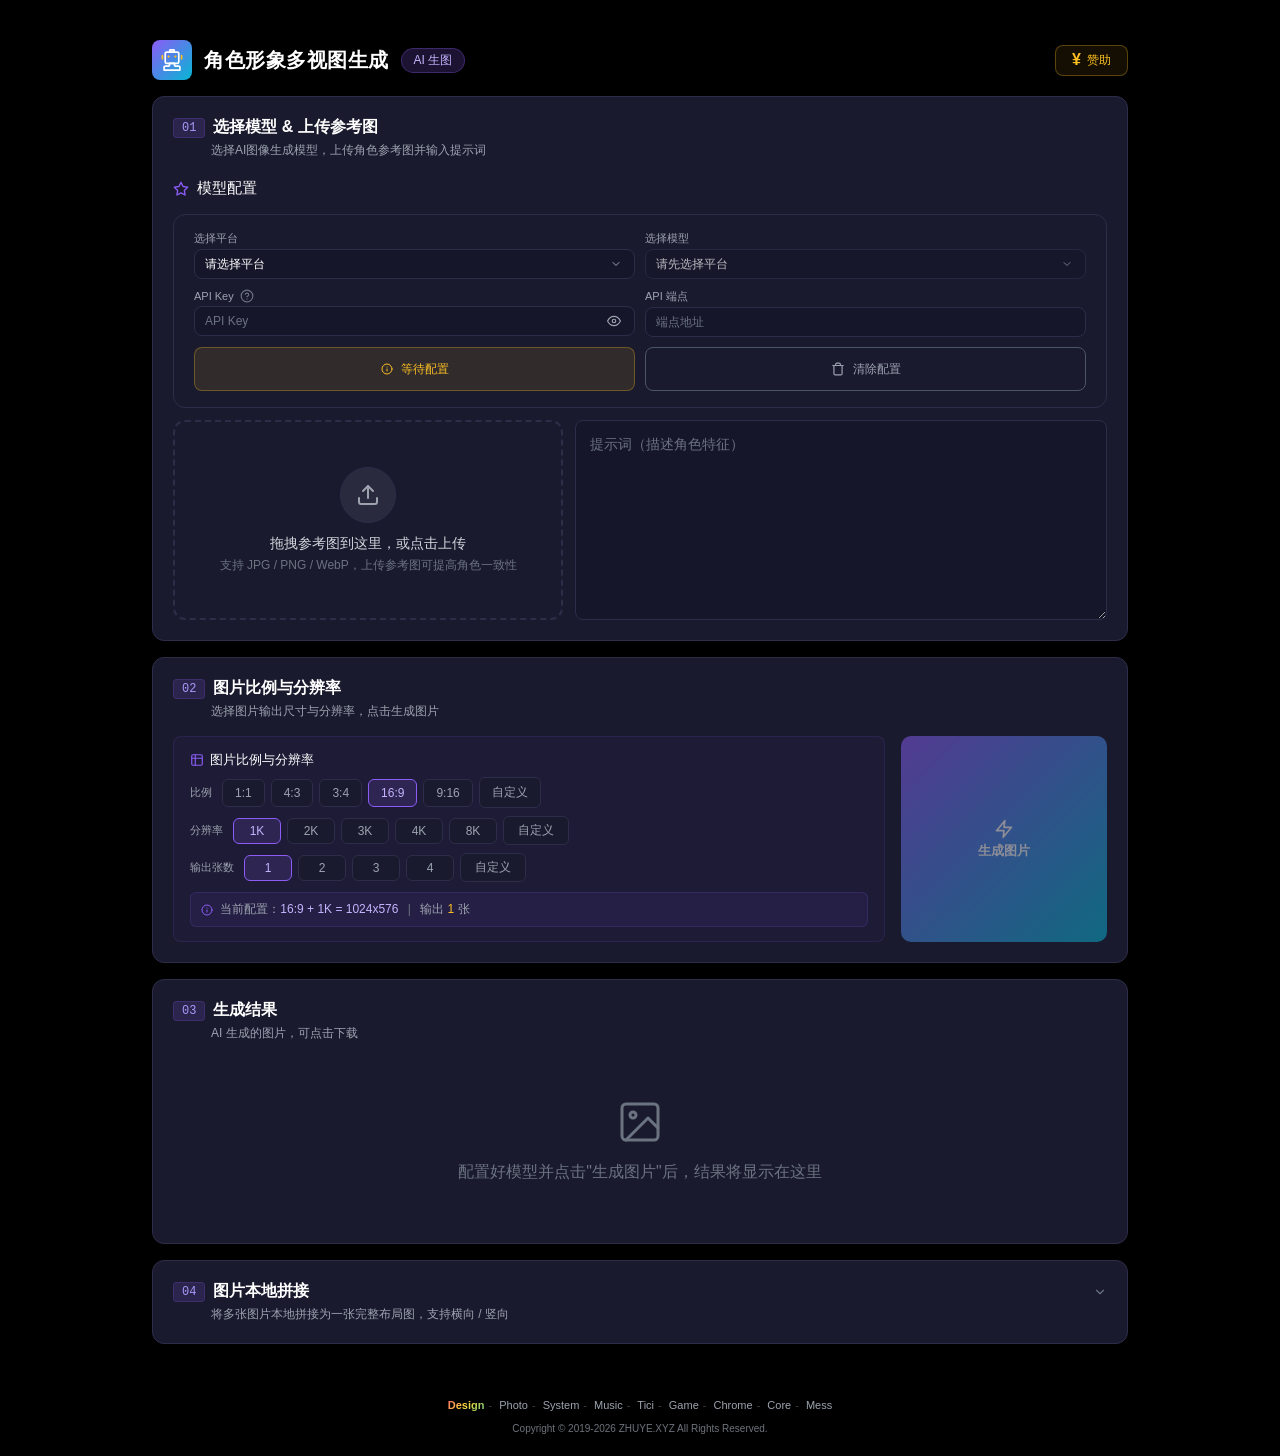
==== image/index.html @ 4da91781 "Add files via upload" ====
<!DOCTYPE html>
<html lang="zh-CN">
<head>
<meta charset="UTF-8">
<meta name="viewport" content="width=device-width, initial-scale=1.0">
<title>角色形象多视图生成</title>
<link rel="icon" href="favicon.ico" type="image/x-icon">
<link rel="stylesheet" href="style.css">
</head>
<body>

<div class="container">

  <!-- ======== Header ======== -->
  <header class="header fade-in">
    <div class="h-icon">
      <svg viewBox="0 0 1024 1024" width="28" height="28" xmlns="http://www.w3.org/2000/svg">
        <path d="M616.96 183.808h-209.92c-21.504 0-39.424-17.408-39.424-39.424V68.096C367.616 30.72 397.824 0 434.688 0h154.624c36.864 0 67.072 30.72 67.072 68.096v76.288c0 22.016-17.408 39.424-39.424 39.424zM446.464 104.96h131.072v-26.112H446.464v26.112z" fill="#fff"></path>
        <path d="M879.616 1024H144.384c-21.504 0-39.424-17.408-39.424-39.424v-133.12c0-53.248 44.544-96.256 99.328-96.256H353.28v-85.504c0-21.504 17.408-39.424 39.424-39.424h238.592c21.504 0 39.424 17.408 39.424 39.424v85.504h148.48c54.784 0 99.328 43.008 99.328 96.256v133.12c0.512 22.016-17.408 39.424-38.912 39.424zM183.808 945.152h656.384v-93.696c0-9.728-9.216-17.408-20.992-17.408h-158.208c-38.4 0-69.632-30.208-69.632-68.096v-57.344H432.128v57.344c0 37.376-31.232 68.096-69.632 68.096H204.8c-11.264 0-20.992 7.68-20.992 17.408v93.696z" fill="#fff"></path>
        <path d="M770.56 709.12H253.952c-53.248 0-96.256-45.056-96.256-99.84V205.312c0-55.296 43.008-99.84 96.256-99.84h516.608c53.248 0 96.256 45.056 96.256 99.84V609.28c-0.512 54.784-43.52 99.84-96.256 99.84zM253.952 183.808c-9.216 0-17.408 9.728-17.408 21.504V609.28c0 11.776 8.192 21.504 17.408 21.504h516.608c9.216 0 17.408-9.728 17.408-21.504V205.312c0-11.776-8.192-21.504-17.408-21.504H253.952z" fill="#fff"></path>
        <path d="M65.536 498.688c-21.504 0-39.424-17.408-39.424-39.424V302.08c0-21.504 17.408-39.424 39.424-39.424s39.424 17.408 39.424 39.424v157.696c0 21.504-17.408 38.912-39.424 38.912zM958.464 498.688c-21.504 0-39.424-17.408-39.424-39.424V302.08c0-21.504 17.408-39.424 39.424-39.424s39.424 17.408 39.424 39.424v157.696c0 21.504-17.92 38.912-39.424 38.912z" fill="#fbbf24"></path>
        <path d="M407.04 354.304c0 29.184-23.552 52.736-52.736 52.736-29.184 0-52.736-23.552-52.736-52.736C302.08 325.632 325.632 302.08 354.304 302.08c29.184 0 52.736 23.552 52.736 52.224M721.92 354.304c0 29.184-23.552 52.736-52.736 52.736-29.184 0-52.736-23.552-52.736-52.736 0-29.184 23.552-52.736 52.736-52.736 29.184 0.512 52.736 24.064 52.736 52.736" fill="#fbbf24"></path>
      </svg>
    </div>
    <h1 class="h-title">角色形象多视图生成</h1>
    <span class="h-badge">AI 生图</span>
    <button class="sponsor-btn" onclick="showSponsor()">
      <span style="font-size:16px;font-weight:700;line-height:1">¥</span>
      赞助
    </button>
  </header>

  <!-- ======== Step 01 ======== -->
  <section class="card fade-in d1">
    <div class="card-hdr">
      <span class="card-step">01</span>
      <h2 class="card-title">选择模型 &amp; 上传参考图</h2>
    </div>
    <p class="card-sub">选择AI图像生成模型，上传角色参考图并输入提示词</p>

    <!-- 模型配置标题（单独一行） -->
    <div class="flex ac gap-2 mb4" style="margin-top:20px">
      <svg width="16" height="16" viewBox="0 0 24 24" fill="none" stroke="#8b5cf6" stroke-width="2" stroke-linecap="round" stroke-linejoin="round">
        <polygon points="12 2 15.09 8.26 22 9.27 17 14.14 18.18 21.02 12 17.77 5.82 21.02 7 14.14 2 9.27 8.91 8.26 12 2"></polygon>
      </svg>
      <span class="txm cw" style="font-weight:500;font-size:15px">模型配置</span>
    </div>

    <div class="card" style="margin-top:12px;padding:16px 20px">
      <!-- 平台提示 -->
      <div id="platform-tip" style="display:none;font-size:11px;line-height:1.5;margin-bottom:10px;padding:8px 12px;border-radius:6px;border:1px solid rgba(251,191,36,.25);background:rgba(251,191,36,.06);color:#fde68a">
        <strong>效果提示：</strong><span id="tip-text">多视图/布局类图片对模型能力要求较高。推荐使用 <strong>CogView-4</strong>（布局理解最强）、<strong>FLUX.1-pro</strong>（画质最优）、<strong>通义万相-增强版</strong>（角色一致性佳）。其它模型生成效果因模型能力而异，建议多尝试不同模型。</span>
        <div id="modelinfo" style="display:none;margin-top:6px;padding-top:6px;border-top:1px solid rgba(255,255,255,.08);color:#9ca3af;font-size:10px">
          <span style="color:#34d399">免费额度：<span id="mfree" style="color:#d1d5db">-</span></span>
          <span style="color:#6b7280;margin:0 6px">|</span>
          <span style="color:#fbbf24">价格：<span id="mprice" style="color:#d1d5db">-</span></span>
        </div>
      </div>

      <!-- Row 1: 选择平台 + 选择模型 -->
      <div style="display:flex;gap:10px;margin-bottom:10px">
        <div style="flex:1">
          <label class="f-label" style="font-size:11px;margin-bottom:3px">选择平台</label>
          <select class="sel" id="pselect" onchange="onPlatformChange()" style="padding:7px 10px;font-size:12px">
            <option value="" disabled selected>请选择平台</option>
            <option value="阿里百炼">阿里百炼（通义万相）</option>
            <option value="豆包">豆包（火山引擎）</option>
            <option value="硅基流动">硅基流动（SiliconFlow）</option>
            <option value="腾讯混元">腾讯混元</option>
            <option value="智谱">智谱 AI</option>
            <option value="自定义">自定义</option>
          </select>
        </div>
        <div style="flex:1" id="model-select-group">
          <label class="f-label" style="font-size:11px;margin-bottom:3px">选择模型 <span id="model-cap" style="font-size:9px;color:#6b7280;margin-left:4px"></span></label>
          <select class="sel" id="modelselect" onchange="onModelChange()" disabled style="padding:7px 10px;font-size:12px">
            <option value="" disabled selected>请先选择平台</option>
          </select>
        </div>
      </div>

      <!-- Row 2: API Key + API 端点 -->
      <div style="display:flex;gap:10px;margin-bottom:10px">
        <div style="flex:1">
          <label class="f-label" style="font-size:11px;margin-bottom:3px">API Key
            <button onclick="showApiHelp()" type="button" style="background:none;border:none;color:#6b7280;cursor:pointer;padding:0;display:inline-flex;vertical-align:middle" title="各平台获取 API Key 方式">
              <svg width="12" height="12" viewBox="0 0 24 24" fill="none" stroke="currentColor" stroke-width="2" stroke-linecap="round" stroke-linejoin="round"><circle cx="12" cy="12" r="10"></circle><path d="M9.09 9a3 3 0 0 1 5.83 1c0 2-3 3-3 3"></path><line x1="12" y1="17" x2="12.01" y2="17"></line></svg>
            </button>
          </label>
          <div class="inp-wrap">
            <input type="password" class="inp" id="apikey" placeholder="API Key" oninput="onKeyChange()" style="padding:7px 10px;font-size:12px">
            <button class="tgl" onclick="toggleKey()" type="button">
              <svg width="14" height="14" viewBox="0 0 24 24" fill="none" stroke="currentColor" stroke-width="2" stroke-linecap="round" stroke-linejoin="round" id="keyeye">
                <path d="M1 12s4-8 11-8 11 8 11 8-4 8-11 8-11-8-11-8z"></path><circle cx="12" cy="12" r="3"></circle>
              </svg>
            </button>
          </div>
        </div>
        <div style="flex:1">
          <label class="f-label" style="font-size:11px;margin-bottom:3px">API 端点</label>
          <input type="text" class="inp" id="apiendpoint" placeholder="端点地址" readonly style="padding:7px 10px;font-size:12px">
        </div>
      </div>

      <!-- Row 3: 等待配置 + 清除配置 -->
      <div style="display:flex;gap:10px">
        <div style="flex:1">
          <div class="s-btn wait" id="connbtn" onclick="onConnBtnClick()" style="width:100%;padding:8px 10px;font-size:12px;white-space:nowrap;line-height:1.4;text-align:center">
            <svg width="12" height="12" viewBox="0 0 24 24" fill="none" stroke="currentColor" stroke-width="2" stroke-linecap="round" stroke-linejoin="round"><circle cx="12" cy="12" r="10"></circle><line x1="12" y1="16" x2="12" y2="12"></line><line x1="12" y1="8" x2="12.01" y2="8"></line></svg> 等待配置
          </div>
        </div>
        <div style="flex:1">
          <div class="s-btn clear" id="clearbtn" onclick="clearApiConfig()" title="清除配置" style="width:100%;padding:8px 10px;font-size:12px;line-height:1.4;text-align:center">
            <svg width="14" height="14" viewBox="0 0 24 24" fill="none" stroke="currentColor" stroke-width="2" stroke-linecap="round" stroke-linejoin="round"><polyline points="3 6 5 6 21 6"></polyline><path d="M19 6v14a2 2 0 0 1-2 2H7a2 2 0 0 1-2-2V6m3 0V4a2 2 0 0 1 2-2h4a2 2 0 0 1 2 2v2"></path></svg> 清除配置
          </div>
        </div>
      </div>


    </div>

      <!-- Upload + Prompt 左右横排 -->
      <div class="upload-wrap" style="display:flex;gap:12px;align-items:stretch;margin-top:12px">
        <div class="upload" id="upload" style="flex:1;min-height:200px">
          <input type="file" id="finp" accept=".jpg,.jpeg,.png,.webp" style="display:none">
          <div id="uempty" style="width:100%;display:flex;flex-direction:column;align-items:center">
            <div class="u-icon" style="margin:0 auto 12px">
              <svg viewBox="0 0 24 24" fill="none" stroke="currentColor" stroke-width="2" stroke-linecap="round" stroke-linejoin="round">
                <path d="M21 15v4a2 2 0 0 1-2 2H5a2 2 0 0 1-2-2v-4"></path><polyline points="17 8 12 3 7 8"></polyline><line x1="12" y1="3" x2="12" y2="15"></line>
              </svg>
            </div>
            <p class="u-text">拖拽参考图到这里，或点击上传</p>
            <p class="u-hint">支持 JPG / PNG / WebP，上传参考图可提高角色一致性</p>
          </div>
          <div class="u-prev" id="uprev" onclick="reUpload()">
            <img id="previmg" alt="预览">
            <span class="nm" id="fname"></span>
            <span class="sz" id="fsize"></span>
          </div>
        </div>
        <div style="flex:1.5;display:flex;flex-direction:column">
          <textarea class="inp" id="promptInput" placeholder="提示词（描述角色特征）" style="flex:1;min-height:200px;resize:vertical;font-family:inherit;padding:12px 14px;font-size:14px;line-height:1.6" oninput="checkGenReady()"></textarea>
        </div>
      </div>
      <span id="errormsg" style="font-size:12px;color:#f87171;display:none;margin-top:8px"></span>
  </section>

  <!-- ======== Step 02 ======== -->
  <section class="card fade-in d2">
    <div class="card-hdr">
      <span class="card-step">02</span>
      <h2 class="card-title">图片比例与分辨率</h2>
    </div>
    <p class="card-sub">选择图片输出尺寸与分辨率，点击生成图片</p>

      <!-- 尺寸选择 + 生成按钮 左右排列 -->
      <div style="display:grid;grid-template-columns:1fr auto;gap:16px;align-items:stretch">
        <div style="padding:14px 16px;background:rgba(139,92,246,.04);border:1px solid rgba(139,92,246,.12);border-radius:8px">
          <div class="flex ac" style="margin-bottom:8px">
            <svg width="14" height="14" viewBox="0 0 24 24" fill="none" stroke="#8b5cf6" stroke-width="2" stroke-linecap="round" stroke-linejoin="round" style="margin-right:6px">
              <rect x="3" y="3" width="18" height="18" rx="2" ry="2"></rect><line x1="3" y1="9" x2="21" y2="9"></line><line x1="9" y1="3" x2="9" y2="21"></line>
            </svg>
            <span class="txm cw" style="font-weight:500;font-size:13px">图片比例与分辨率</span>
          </div>
          <!-- 比例行 -->
          <div style="display:flex;flex-wrap:wrap;align-items:center;gap:6px;margin-bottom:8px">
            <span style="font-size:11px;color:#9ca3af;margin-right:4px">比例</span>
            <button class="sz-btn" data-ar="1:1" onclick="selAspect(this)">1:1</button>
            <button class="sz-btn" data-ar="4:3" onclick="selAspect(this)">4:3</button>
            <button class="sz-btn" data-ar="3:4" onclick="selAspect(this)">3:4</button>
            <button class="sz-btn on" data-ar="16:9" onclick="selAspect(this)">16:9</button>
            <button class="sz-btn" data-ar="9:16" onclick="selAspect(this)">9:16</button>
            <button class="sz-btn" data-ar="custom" onclick="selAspect(this)">自定义</button>
            <span id="ar-custom" style="display:none">
              <input type="number" class="inp" id="ar-w" placeholder="宽" min="256" max="8192" style="width:60px;padding:4px 6px;font-size:11px" oninput="onCustomAr()">
              <span style="color:#9ca3af;font-size:11px;margin:0 2px">x</span>
              <input type="number" class="inp" id="ar-h" placeholder="高" min="256" max="8192" style="width:60px;padding:4px 6px;font-size:11px" oninput="onCustomAr()">
              <span style="color:#6b7280;font-size:10px">px</span>
            </span>
          </div>
          <!-- 分辨率行 -->
          <div style="display:flex;flex-wrap:wrap;align-items:center;gap:6px;margin-bottom:8px">
            <span style="font-size:11px;color:#9ca3af;margin-right:4px">分辨率</span>
            <button class="k-btn on" data-k="1" onclick="selK(this)">1K</button>
            <button class="k-btn" data-k="2" onclick="selK(this)">2K</button>
            <button class="k-btn" data-k="3" onclick="selK(this)">3K</button>
            <button class="k-btn" data-k="4" onclick="selK(this)">4K</button>
            <button class="k-btn" data-k="8" onclick="selK(this)">8K</button>
            <button class="k-btn" data-k="custom" onclick="selK(this)">自定义</button>
            <span id="k-custom" style="display:none">
              <input type="number" class="inp" id="k-input" placeholder="倍数" min="1" max="16" style="width:60px;padding:4px 6px;font-size:11px" oninput="onCustomK()">
              <span style="color:#6b7280;font-size:10px">x</span>
            </span>
          </div>
          <!-- 输出张数行 -->
          <div style="display:flex;flex-wrap:wrap;align-items:center;gap:6px">
            <span style="font-size:11px;color:#9ca3af;margin-right:4px">输出张数</span>
            <button class="n-btn on" data-n="1" onclick="selN(this)">1</button>
            <button class="n-btn" data-n="2" onclick="selN(this)">2</button>
            <button class="n-btn" data-n="3" onclick="selN(this)">3</button>
            <button class="n-btn" data-n="4" onclick="selN(this)">4</button>
            <button class="n-btn" data-n="custom" onclick="selN(this)">自定义</button>
            <span id="n-custom" style="display:none">
              <input type="number" class="inp" id="n-input" placeholder="张数" min="1" max="10" style="width:60px;padding:4px 6px;font-size:11px" oninput="onCustomN()">
              <span style="color:#6b7280;font-size:10px">张</span>
            </span>
          </div>
          <div id="sz-info" style="font-size:12px;color:#d1d5db;margin-top:10px;padding:8px 10px;border-radius:6px;background:rgba(139,92,246,.08);border:1px solid rgba(139,92,246,.15)">
            <svg width="12" height="12" viewBox="0 0 24 24" fill="none" stroke="#8b5cf6" stroke-width="2" stroke-linecap="round" stroke-linejoin="round" style="vertical-align:middle;margin-right:4px"><circle cx="12" cy="12" r="10"></circle><line x1="12" y1="16" x2="12" y2="12"></line><line x1="12" y1="8" x2="12.01" y2="8"></line></svg>
            <span style="color:#9ca3af">当前配置：</span><span id="sz-display" style="color:#c4b5fd;font-weight:500">16:9 + 1K = 1024x576</span>
            <span style="color:#6b7280;margin:0 6px">|</span>
            <span style="color:#9ca3af">输出</span> <span id="n-display" style="color:#fbbf24;font-weight:500">1</span> <span style="color:#9ca3af">张</span>
          </div>
        </div>
        <button class="b-grad" id="genbtn" onclick="genImage()" disabled style="aspect-ratio:1;height:100%;padding:8px;font-size:13px;border-radius:10px;min-height:0;flex-direction:column;gap:4px;line-height:1.2;white-space:nowrap">
            <svg width="20" height="20" viewBox="0 0 24 24" fill="none" stroke="currentColor" stroke-width="2" stroke-linecap="round" stroke-linejoin="round">
              <polygon points="13 2 3 14 12 14 11 22 21 10 12 10 13 2"></polygon>
            </svg>
            <span>生成图片</span>
          </button>
      </div>
  </section>

  <!-- ======== Step 03 ======== -->
  <section class="card fade-in d3">
    <div class="card-hdr">
      <span class="card-step">03</span>
      <h2 class="card-title">生成结果</h2>
    </div>
    <p class="card-sub">AI 生成的图片，可点击下载</p>

    <div id="result-empty" style="text-align:center;padding:40px 20px;color:#6b7280">
      <svg width="48" height="48" viewBox="0 0 24 24" fill="none" stroke="currentColor" stroke-width="1.5" stroke-linecap="round" stroke-linejoin="round" style="margin-bottom:12px">
        <rect x="3" y="3" width="18" height="18" rx="2" ry="2"></rect><circle cx="8.5" cy="8.5" r="1.5"></circle><polyline points="21 15 16 10 5 21"></polyline>
      </svg>
      <p>配置好模型并点击"生成图片"后，结果将显示在这里</p>
    </div>

    <div id="result-loading" style="display:none;text-align:center;padding:40px 20px">
      <svg class="spin" width="36" height="36" viewBox="0 0 24 24" fill="none" stroke="#8b5cf6" stroke-width="2" stroke-linecap="round" stroke-linejoin="round">
        <line x1="12" y1="2" x2="12" y2="6"></line><line x1="12" y1="18" x2="12" y2="22"></line><line x1="4.93" y1="4.93" x2="7.76" y2="7.76"></line><line x1="16.24" y1="16.24" x2="19.07" y2="19.07"></line><line x1="2" y1="12" x2="6" y2="12"></line><line x1="18" y1="12" x2="22" y2="12"></line><line x1="4.93" y1="19.07" x2="7.76" y2="16.24"></line><line x1="16.24" y1="7.76" x2="19.07" y2="4.93"></line>
      </svg>
      <p style="margin-top:12px;color:#9ca3af;font-size:14px" id="loading-text">AI 正在生成图片，请稍候...</p>
    </div>

    <div id="result-content" style="display:none">
      <div style="border:1px solid #2d2d4a;border-radius:8px;padding:12px;background:#16162a;text-align:center;overflow:hidden">
        <img id="result-img" alt="生成的图片" style="max-width:100%;max-height:600px;border-radius:4px;display:block;margin:0 auto">
      </div>
      <div style="margin-top:12px;display:flex;flex-direction:row;gap:8px">
        <button class="b-grad" onclick="downloadResult('png')" style="flex:1">
          <svg width="16" height="16" viewBox="0 0 24 24" fill="none" stroke="currentColor" stroke-width="2" stroke-linecap="round" stroke-linejoin="round"><path d="M21 15v4a2 2 0 0 1-2 2H5a2 2 0 0 1-2-2v-4"></path><polyline points="7 10 12 15 17 10"></polyline><line x1="12" y1="15" x2="12" y2="3"></line></svg>
          下载 PNG
        </button>
        <button class="b-grad" onclick="downloadResult('jpg')" style="flex:1">
          <svg width="16" height="16" viewBox="0 0 24 24" fill="none" stroke="currentColor" stroke-width="2" stroke-linecap="round" stroke-linejoin="round"><path d="M21 15v4a2 2 0 0 1-2 2H5a2 2 0 0 1-2-2v-4"></path><polyline points="7 10 12 15 17 10"></polyline><line x1="12" y1="15" x2="12" y2="3"></line></svg>
          下载 JPG
        </button>
        <button class="b-sec" onclick="resetResult()" style="flex:0.5">
          <svg width="16" height="16" viewBox="0 0 24 24" fill="none" stroke="currentColor" stroke-width="2" stroke-linecap="round" stroke-linejoin="round"><polyline points="1 4 1 10 7 10"></polyline><path d="M3.51 15a9 9 0 1 0 2.13-9.36L1 10"></path></svg>
          重新生成
        </button>
      </div>
      <div style="margin-top:8px;font-size:11px;color:#6b7280;text-align:center">
        生成耗时：<span id="gen-time">-</span>
      </div>
    </div>
  </section>

  <!-- ======== API 帮助弹窗 ======== -->
  <div id="api-help-overlay" onclick="closeApiHelp(event)" style="display:none;position:fixed;top:0;left:0;width:100%;height:100%;background:rgba(0,0,0,.7);z-index:1000;justify-content:center;align-items:center" class="flex ac jc">
    <div onclick="event.stopPropagation()" style="background:#1a1a2e;border:1px solid #2d2d4a;border-radius:12px;padding:24px;max-width:640px;width:92%;max-height:85vh;overflow-y:auto">
      <div class="flex ac" style="justify-content:space-between;margin-bottom:16px">
        <span style="font-size:16px;font-weight:600">各平台获取 API Key 与端点</span>
        <button onclick="closeApiHelp()" style="background:none;border:none;color:#9ca3af;cursor:pointer;padding:4px">
          <svg width="18" height="18" viewBox="0 0 24 24" fill="none" stroke="currentColor" stroke-width="2" stroke-linecap="round" stroke-linejoin="round"><line x1="18" y1="6" x2="6" y2="18"></line><line x1="6" y1="6" x2="18" y2="18"></line></svg>
        </button>
      </div>
      <div style="font-size:13px;line-height:1.7" id="api-help-content"></div>
    </div>
  </div>

  <!-- ======== 赞助弹窗 ======== -->
  <div id="sponsor-overlay" onclick="closeSponsor(event)" style="display:none;position:fixed;top:0;left:0;width:100%;height:100%;background:rgba(0,0,0,.75);z-index:1000;justify-content:center;align-items:center" class="flex ac jc">
    <div onclick="event.stopPropagation()" style="background:#1a1a2e;border:1px solid #2d2d4a;border-radius:14px;padding:32px;max-width:480px;width:92%;text-align:center">
      <h3 style="font-size:18px;font-weight:700;margin-bottom:12px;color:#fbbf24">赞助支持</h3>
      <p style="font-size:13px;line-height:1.8;color:#9ca3af;margin-bottom:16px">
        为了持续提供稳定的 AI 图像生成服务，保障服务器正常运行，<br>
        如果您觉得本工具对您有帮助，欢迎赞助支持 ❤️
      </p>
      <div style="display:inline-block;padding:12px;background:#16162a;border:1px solid #2d2d4a;border-radius:10px;margin-bottom:16px">
        <img src="sponsor-qr.png" alt="赞助二维码" style="width:180px;height:180px;display:block">
      </div>
      <p style="font-size:11px;color:#6b7280;margin-bottom:20px">扫码赞助，您的支持是本工具持续运行的最大动力</p>
      <div style="display:flex;gap:10px">
        <button onclick="closeSponsor()" class="b-grad" style="padding:10px;min-height:40px;font-size:13px;flex:1">已赞助</button>
        <button onclick="closeSponsor()" class="b-sec" style="padding:10px;min-height:40px;font-size:13px;flex:1">稍后赞助</button>
      </div>
    </div>
  </div>

  <!-- ======== Step 04 ======== -->
  <section class="card fade-in d4 collapsed">
    <div class="card-hdr" style="cursor:pointer" onclick="toggleFoot()">
      <span class="card-step">04</span>
      <h2 class="card-title" style="flex:1">图片本地拼接</h2>
      <svg class="arr" id="f-arr" width="14" height="14" viewBox="0 0 24 24" fill="none" stroke="currentColor" stroke-width="2" stroke-linecap="round" stroke-linejoin="round" style="transition:transform 0.25s;color:#6b7280">
        <polyline points="6 9 12 15 18 9"></polyline>
      </svg>
    </div>
    <p class="card-sub">将多张图片本地拼接为一张完整布局图，支持横向 / 竖向</p>
    <div id="fcont">
      <div style="display:grid;grid-template-columns:1fr 1fr;gap:24px;margin-bottom:36px">
        <div style="text-align:center">
          <label class="f-label" style="margin-bottom:6px;justify-content:center">图1</label>
          <div class="upload" id="stitch-upload1" style="min-height:140px" onclick="document.getElementById('stitch-inp1').click()">
            <input type="file" id="stitch-inp1" accept=".jpg,.jpeg,.png,.webp" style="display:none" onchange="stitchLoadImg(1,this)">
            <div id="stitch-empty1"><svg width="24" height="24" viewBox="0 0 24 24" fill="none" stroke="#9ca3af" stroke-width="2" stroke-linecap="round" stroke-linejoin="round"><path d="M21 15v4a2 2 0 0 1-2 2H5a2 2 0 0 1-2-2v-4"></path><polyline points="17 8 12 3 7 8"></polyline><line x1="12" y1="3" x2="12" y2="15"></line></svg><p>点击选择图片</p></div>
            <div class="u-prev" id="stitch-prev1" style="display:none"><img id="stitch-img1" alt=""></div>
          </div>
        </div>
        <div style="text-align:center">
          <label class="f-label" style="margin-bottom:6px;justify-content:center">图2</label>
          <div class="upload" id="stitch-upload2" style="min-height:140px" onclick="document.getElementById('stitch-inp2').click()">
            <input type="file" id="stitch-inp2" accept=".jpg,.jpeg,.png,.webp" style="display:none" onchange="stitchLoadImg(2,this)">
            <div id="stitch-empty2"><svg width="24" height="24" viewBox="0 0 24 24" fill="none" stroke="#9ca3af" stroke-width="2" stroke-linecap="round" stroke-linejoin="round"><path d="M21 15v4a2 2 0 0 1-2 2H5a2 2 0 0 1-2-2v-4"></path><polyline points="17 8 12 3 7 8"></polyline><line x1="12" y1="3" x2="12" y2="15"></line></svg><p>点击选择图片</p></div>
            <div class="u-prev" id="stitch-prev2" style="display:none"><img id="stitch-img2" alt=""></div>
          </div>
        </div>
      </div>
      <div style="display:flex;align-items:center;gap:8px;margin-bottom:0">
        <button class="b-tab on" id="stitch-dir-h" onclick="stitchSetDir('h')" style="flex:1;text-align:center;white-space:nowrap"><svg width="14" height="14" viewBox="0 0 24 24" fill="none" stroke="currentColor" stroke-width="2" stroke-linecap="round" stroke-linejoin="round" style="display:inline;vertical-align:middle;margin-right:4px"><line x1="3" y1="12" x2="21" y2="12"></line><polyline points="18 15 21 12 18 9"></polyline></svg> 横向</button>
        <button class="b-tab" id="stitch-dir-v" onclick="stitchSetDir('v')" style="flex:1;text-align:center;white-space:nowrap"><svg width="14" height="14" viewBox="0 0 24 24" fill="none" stroke="currentColor" stroke-width="2" stroke-linecap="round" stroke-linejoin="round" style="display:inline;vertical-align:middle;margin-right:4px"><line x1="12" y1="3" x2="12" y2="21"></line><polyline points="9 18 12 21 15 18"></polyline></svg> 竖向</button>
        <button class="b-grad" id="stitch-btn" onclick="doStitch()" disabled style="flex:1;text-align:center;padding:6px 6px;min-height:unset;font-size:12px;white-space:nowrap"><svg width="14" height="14" viewBox="0 0 24 24" fill="none" stroke="currentColor" stroke-width="2" stroke-linecap="round" stroke-linejoin="round"><polygon points="13 2 3 14 12 14 11 22 21 10 12 10 13 2"></polygon></svg> 开始拼接</button>
      </div>
      <div id="stitch-result" style="display:none">
        <div style="border:1px solid #2d2d4a;border-radius:8px;padding:12px;background:#16162a;margin-bottom:8px;text-align:center"><img id="stitch-output" alt="拼接结果" style="max-width:100%;max-height:400px;border-radius:4px"></div>
        <div style="display:flex;gap:8px">
          <button class="b-grad" onclick="stitchDownload('jpg')" style="padding:10px 20px;min-height:40px;flex:1"><svg width="16" height="16" viewBox="0 0 24 24" fill="none" stroke="currentColor" stroke-width="2" stroke-linecap="round" stroke-linejoin="round"><path d="M21 15v4a2 2 0 0 1-2 2H5a2 2 0 0 1-2-2v-4"></path><polyline points="7 10 12 15 17 10"></polyline><line x1="12" y1="15" x2="12" y2="3"></line></svg> 下载 JPG</button>
          <button class="b-grad" onclick="stitchDownload('png')" style="padding:10px 20px;min-height:40px;flex:1"><svg width="16" height="16" viewBox="0 0 24 24" fill="none" stroke="currentColor" stroke-width="2" stroke-linecap="round" stroke-linejoin="round"><path d="M21 15v4a2 2 0 0 1-2 2H5a2 2 0 0 1-2-2v-4"></path><polyline points="7 10 12 15 17 10"></polyline><line x1="12" y1="15" x2="12" y2="3"></line></svg> 下载 PNG</button>
        </div>
      </div>
      <div id="stitch-err" style="font-size:12px;color:#f87171;display:none;margin-top:4px"></div>
    </div>
  </section>

</div>

<script src="script.js"></script>

<footer class="site-footer">
  <div class="footer-links">
    <a href="https://design.zhuye.xyz/" target="_blank" rel="noopener" class="footer-design-link">Design</a><span class="footer-sep">-</span>
    <a href="https://photo.zhuye.xyz/" target="_blank" rel="noopener">Photo</a><span class="footer-sep">-</span>
    <a href="https://yun.zhuye.xyz/" target="_blank" rel="noopener">System</a><span class="footer-sep">-</span>
    <a href="https://music.zhuye.xyz/" target="_blank" rel="noopener">Music</a><span class="footer-sep">-</span>
    <a href="https://tici.zhuye.xyz/" target="_blank" rel="noopener">Tici</a><span class="footer-sep">-</span>
    <a href="https://game.zhuye.xyz/" target="_blank" rel="noopener">Game</a><span class="footer-sep">-</span>
    <a href="https://zhuye.xyz/chrome/" target="_blank" rel="noopener">Chrome</a><span class="footer-sep">-</span>
    <a href="https://zhuye.xyz/core.html" target="_blank" rel="noopener">Core</a><span class="footer-sep">-</span>
    <a href="https://zhuye.xyz/mess/" target="_blank" rel="noopener">Mess</a>
  </div>
  <div class="footer-copy">Copyright © 2019-<span id="timeyear">2026</span> <a href="https://www.zhuye.xyz/" target="_blank" rel="noopener">ZHUYE.XYZ</a> All Rights Reserved.</div>
</footer>

</body>
</html>
---- image/style.css ----
*, ::before, ::after { margin: 0; padding: 0; box-sizing: border-box; }

body {
  --t2: #9ca3af;
  --a: #8b5cf6;
  font-family: -apple-system, BlinkMacSystemFont, "Segoe UI", "PingFang SC", "Microsoft YaHei", sans-serif;
  background: #000;
  color: #fff;
  -webkit-font-smoothing: antialiased;
  min-height: 100vh;
}

::-webkit-scrollbar { width: 6px; }
::-webkit-scrollbar-track { background: transparent; }
::-webkit-scrollbar-thumb { background: #2d2d4a; border-radius: 3px; }

.container { max-width: 1024px; margin: 0 auto; padding: 24px 16px; }
@media (min-width: 768px) { .container { padding: 40px 24px; } }

@keyframes fadeInUp {
  0% { opacity: 0; transform: translateY(20px); }
  100% { opacity: 1; transform: translateY(0); }
}
@keyframes spin { 100% { transform: rotate(360deg); } }
@keyframes designFlow {
  0% { background-position: 0 0; }
  100% { background-position: 300% 0; }
}

.fade-in { animation: 0.6s ease forwards fadeInUp; opacity: 0; }
.d1 { animation-delay: 100ms; }
.d2 { animation-delay: 200ms; }
.d3 { animation-delay: 300ms; }
.d4 { animation-delay: 400ms; }

.header { display: flex; align-items: center; gap: 12px; flex-wrap: wrap; }
.h-icon {
  width: 40px; height: 40px; border-radius: 8px;
  background: linear-gradient(135deg, #8b5cf6, #06b6d4);
  display: flex; align-items: center; justify-content: center; flex-shrink: 0;
}
.h-icon svg { width: 22px; height: 22px; color: #fff; }
.h-title { font-size: 20px; font-weight: 700; letter-spacing: 0.5px; }
.h-badge {
  padding: 3px 12px; border-radius: 999px; font-size: 12px; font-weight: 500;
  background: rgba(139,92,246,.2); color: #c4b5fd; border: 1px solid rgba(139,92,246,.3);
  white-space: nowrap;
}

.card {
  background: #1a1a2e; border: 1px solid #2d2d4a; border-radius: 12px;
  padding: 20px; margin-top: 16px;
}
.card-hdr { display: flex; align-items: center; gap: 8px; margin-bottom: 4px; }
.card-step {
  font-size: 12px; font-family: monospace; color: #a79afa;
  background: rgba(139,92,246,.15); padding: 2px 8px; border-radius: 4px;
  border: 1px solid rgba(139,92,246,.2);
}
.card-title { font-size: 16px; font-weight: 600; }
.card-sub { font-size: 12px; color: #9ca3af; margin-left: 38px; margin-bottom: 16px; }

.f-label {
  display: flex; align-items: center; gap: 6px;
  font-size: 12px; color: #9ca3af; margin-bottom: 8px;
}
.f-label svg { width: 14px; height: 14px; flex-shrink: 0; }

.inp {
  width: 100%; padding: 10px 12px; background: #16162a;
  border: 1px solid #2d2d4a; border-radius: 8px; color: #fff;
  font-size: 14px; outline: none; transition: 0.2s;
}
.inp:focus { border-color: #8b5cf6; box-shadow: 0 0 0 2px rgba(139,92,246,.2); }
.inp::placeholder { color: #6b7280; }

.sel {
  width: 100%; padding: 10px 36px 10px 12px;
  background: url("data:image/svg+xml,%3Csvg xmlns='http://www.w3.org/2000/svg' width='12' height='12' viewBox='0 0 24 24' fill='none' stroke='%239ca3af' stroke-width='2' stroke-linecap='round' stroke-linejoin='round'%3E%3Cpolyline points='6 9 12 15 18 9'%3E%3C/polyline%3E%3C/svg%3E") right 12px center no-repeat #16162a;
  border: 1px solid #2d2d4a; border-radius: 8px; color: #fff;
  font-size: 14px; outline: none; appearance: none; cursor: pointer;
}
.sel:focus { border-color: #8b5cf6; box-shadow: 0 0 0 2px rgba(139,92,246,.2); }
.sel option { background: #16162a; color: #fff; }

.inp-wrap { position: relative; }
.inp-wrap .inp { padding-right: 40px; }
.inp-wrap .tgl {
  position: absolute; right: 10px; top: 50%; transform: translateY(-50%);
  background: none; border: none; color: #9ca3af; cursor: pointer; padding: 4px; display: flex;
}
.inp-wrap .tgl:hover { color: #fff; }

.b-grad {
  width: 100%; padding: 12px 24px; border-radius: 8px; border: none;
  background: linear-gradient(135deg, #8b5cf6, #06b6d4); color: #fff;
  font-size: 14px; font-weight: 600; cursor: pointer;
  display: flex; align-items: center; justify-content: center; gap: 8px;
  transition: 0.2s; min-height: 44px;
}
.b-grad:hover { opacity: 0.9; box-shadow: 0 4px 20px rgba(139,92,246,.4); }
.b-grad:active { transform: scale(0.98); }
.b-grad:disabled { opacity: 0.5; cursor: not-allowed; box-shadow: none; }

.b-sec {
  padding: 12px 24px; border-radius: 8px; border: 1px solid #2d2d4a;
  background: #2a2a3e; color: #d1d5db; font-size: 14px; cursor: pointer;
  display: flex; align-items: center; justify-content: center; gap: 8px;
  transition: 0.2s; flex: 1; min-height: 44px; white-space: nowrap;
}
.b-sec:hover { border-color: #6b7280; color: #fff; }

.b-tab {
  padding: 6px 16px; border-radius: 8px; font-size: 12px; cursor: pointer; height: 44px; box-sizing: border-box;
  transition: 0.2s; border: 1px solid #2d2d4a; background: #2a2a3e; color: #9ca3af;
}
.b-tab:hover { border-color: #6b7280; }
.b-tab.on { background: #7c3aed; color: #fff; border-color: #7c3aed; }

.s-btn {
  width: 100%; padding: 10px 12px; border-radius: 8px;
  border: 1px solid #2d2d4a; font-size: 13px;
  display: flex; align-items: center; justify-content: center; gap: 8px;
  transition: 0.3s; cursor: default; min-height: 44px;
}
.s-btn.wait { background: rgba(251,191,36,.1); border-color: rgba(251,191,36,.3); color: #fbbf24; }
.s-btn.ready { background: rgba(59,130,246,.1); border-color: rgba(59,130,246,.3); color: #60a5fa; cursor: pointer; }
.s-btn.ready:hover { background: rgba(59,130,246,.2); border-color: rgba(59,130,246,.5); }
.s-btn.testing { background: rgba(251,191,36,.1); border-color: rgba(251,191,36,.3); color: #fbbf24; cursor: default; }
.s-btn.ok { background: rgba(16,185,129,.1); border-color: rgba(16,185,129,.3); color: #34d399; cursor: default; }
.s-btn.fail { background: rgba(239,68,68,.1); border-color: rgba(239,68,68,.3); color: #f87171; cursor: pointer; }
.s-btn.fail:hover { background: rgba(239,68,68,.2); border-color: rgba(239,68,68,.5); }
.s-btn .spin { animation: 1s linear infinite spin; }
.s-btn.clear {
  width: auto; padding: 10px 14px; border-color: #4b5563; color: #9ca3af;
  cursor: pointer; flex-shrink: 0; white-space: nowrap; font-size: 12px;
}
.s-btn.clear:hover { background: rgba(239,68,68,.1); border-color: rgba(239,68,68,.3); color: #f87171; }

.upload {
  border: 2px dashed #2d2d4a; border-radius: 12px; padding: 32px 16px;
  text-align: center; cursor: pointer; transition: 0.2s;
  display: flex; flex-direction: column; align-items: center;
  justify-content: center; flex: 1; height: 100%; min-height: 200px;
}
.upload:hover { border-color: rgba(139,92,246,.5); background: rgba(139,92,246,.03); }
.upload.drag { border-color: #8b5cf6; background: rgba(139,92,246,.08); }
.upload.ok { border-color: rgba(16,185,129,.4); background: rgba(16,185,129,.03); cursor: default; min-height: auto; padding: 16px; }
.u-icon {
  width: 56px; height: 56px; border-radius: 50%; background: #2a2a3e;
  border: 1px solid #2d2d4a; display: flex; align-items: center;
  justify-content: center; margin-bottom: 12px;
}
.u-icon svg { width: 24px; height: 24px; color: #9ca3af; }
.u-text { font-size: 14px; color: #d1d5db; }
.u-hint { font-size: 12px; color: #6b7280; margin-top: 4px; }
.u-prev { display: none; flex-direction: column; align-items: center; gap: 8px; width: 100%; }
.u-prev img { width: 100px; height: 100px; object-fit: cover; border-radius: 8px; border: 1px solid rgba(16,185,129,.3); }

.upload.ok .u-prev { flex: 1; justify-content: center; position: relative; }
.upload.ok .u-prev:hover::after {
  content: "点击重新上传"; position: absolute; inset: 0;
  display: flex; align-items: center; justify-content: center;
  background: rgba(0,0,0,.65); color: #fff; font-size: 14px;
  font-weight: 500; border-radius: 8px; cursor: pointer;
}
@media (min-width: 1024px) {
  .upload-wrap { height: 100%; }
  .upload.ok .u-prev img { max-width: 100%; max-height: 360px; width: auto; height: auto; object-fit: contain; }
  .u-prev .nm, .u-prev .sz { flex-shrink: 0; }
}
.u-prev .nm { font-size: 14px; color: #34d399; }
.u-prev .sz { font-size: 12px; color: #6b7280; }

.mb4 { margin-bottom: 16px; }
.flex { display: flex; }
.ac { align-items: center; }
.jc { justify-content: center; }
.txm { font-size: 14px; }
.cw { color: #fff; }

.gap-2 { gap: 8px; }

.sponsor-btn {
  margin-left: auto; display: inline-flex; align-items: center; gap: 6px;
  padding: 6px 16px; border-radius: 8px; border: 1px solid rgba(251,191,36,.3);
  background: rgba(251,191,36,.08); color: #fbbf24; font-size: 12px; font-weight: 500;
  cursor: pointer; transition: all .25s; white-space: nowrap;
}
.sponsor-btn:hover { background: rgba(251,191,36,.15); border-color: rgba(251,191,36,.5); box-shadow: 0 2px 12px rgba(251,191,36,.15); }
.tip-item { padding-left: 22px; margin-bottom: 2px; }


.site-footer {
  width: 100%; padding: 12px 20px 16px;
  text-align: center; font-size: 11px; line-height: 1.8; color: var(--t2);
}
.site-footer a { color: var(--t2); text-decoration: none; transition: color 0.2s; }
.site-footer a:hover { color: var(--a); }
.site-footer .footer-sep { margin: 0 4px; opacity: 0.4; }
.site-footer .footer-links { margin-bottom: 4px; }
.site-footer .footer-links a { font-size: 11px; }
.site-footer .footer-copy { margin: 2px 0; font-size: 10px; opacity: 0.7; }
.site-footer .footer-design-link {
  background: linear-gradient(135deg, #ff6b6b, #ffd93d, #6bcb77, #4d96ff, #c77dff, #ff6b6b) 0 0 / 300% 100% text;
  -webkit-text-fill-color: transparent; font-weight: 600; animation: 3s linear infinite designFlow;
}

#fcont { display: none; }
.card.collapsed { padding-bottom: 20px; }
.card.collapsed .card-sub { margin-bottom: 0; }
#f-arr.on { transform: rotate(180deg); }

.api-acc { border-radius: 8px; margin-bottom: 8px; overflow: hidden; border: 1px solid #2d2d4a; }
.api-acc-h {
  padding: 12px 14px; background: #16162a; cursor: pointer;
  display: flex; align-items: center; justify-content: space-between; transition: background 0.2s;
}
.api-acc-h:hover { background: #1e1e38; }
.api-acc-h .arr { transition: transform 0.25s; color: #6b7280; flex-shrink: 0; }
.api-acc-h.on .arr { transform: rotate(180deg); }
.api-acc-bd { padding: 0 14px 14px; display: none; font-size: 12px; line-height: 1.8; color: #9ca3af; }
.api-acc-bd.on { display: block; }
.api-acc-bd a { color: #60a5fa; text-decoration: none; }
.api-acc-bd .ep-box {
  padding: 6px 10px; background: rgba(251,191,36,.1); border-radius: 4px;
  border: 1px solid rgba(251,191,36,.2); margin-top: 6px; font-size: 11px;
}
.api-acc-bd .ep-box .lbl { color: #fbbf24; }
.api-acc-bd .ep-box .val { color: #d1d5db; }
/* ---- Stitch 拼接区 ---- */
#stitch-upload1.ok, #stitch-upload2.ok { min-height: 140px; padding: 12px; }
#stitch-empty1, #stitch-empty2 { display: flex; flex-direction: column; align-items: center; justify-content: center; gap: 8px; padding: 24px 0; }
#stitch-empty1 svg, #stitch-empty2 svg { width: 28px; height: 28px; }
#stitch-empty1 p, #stitch-empty2 p { margin: 0; font-size: 12px; color: #9ca3af; }
#stitch-prev1, #stitch-prev2 { width: 100%; display: flex; flex-direction: column; align-items: center; justify-content: center; gap: 8px; }
#stitch-prev1 img, #stitch-prev2 img { max-width: 100%; max-height: 160px; width: auto; height: auto; object-fit: contain; border-radius: 6px; border: 1px solid rgba(16,185,129,.3); }

/* ---- 拼图按钮统一高度 ---- */
#stitch-dir-h, #stitch-dir-v, #stitch-btn { height: 44px; box-sizing: border-box; }

/* ---- 尺寸选择器 ---- */

.sz-btn {
  display: flex; align-items: center; gap: 4px;
  padding: 6px 12px; border-radius: 6px; border: 1px solid #2d2d4a;
  background: #1a1a2e; color: #9ca3af; cursor: pointer;
  font-size: 12px; transition: all .2s;
}
.sz-btn:hover { border-color: #8b5cf6; color: #d1d5db; }
.sz-btn.on { border-color: #8b5cf6; background: rgba(139,92,246,.15); color: #c4b5fd; }


/* ---- 分辨率按钮 ---- */
.k-btn {
  display: inline-flex; align-items: center; justify-content: center;
  padding: 5px 14px; border-radius: 6px; border: 1px solid #2d2d4a;
  background: #1a1a2e; color: #9ca3af; cursor: pointer;
  font-size: 12px; font-weight: 500; transition: all .2s; min-width: 48px;
}
.k-btn:hover { border-color: #8b5cf6; color: #d1d5db; }
.k-btn.on { border-color: #8b5cf6; background: rgba(139,92,246,.15); color: #c4b5fd; }
/* ---- 输出张数按钮 ---- */
.n-btn {
  display: inline-flex; align-items: center; justify-content: center;
  padding: 5px 14px; border-radius: 6px; border: 1px solid #2d2d4a;
  background: #1a1a2e; color: #9ca3af; cursor: pointer;
  font-size: 12px; font-weight: 500; transition: all .2s; min-width: 48px;
}
.n-btn:hover { border-color: #8b5cf6; color: #d1d5db; }
.n-btn.on { border-color: #8b5cf6; background: rgba(139,92,246,.15); color: #c4b5fd; }/* ---- 竖屏适配 ---- */
@media (max-width: 720px) {
  .container { padding: 16px 10px; }
  .card { padding: 14px; }
  .card-sub { margin-left: 0; margin-bottom: 10px; }
  .card-hdr { flex-wrap: wrap; gap: 6px; }
  .card-step { display: none; }
  .h-title { font-size: 15px; }
  .h-badge { font-size: 10px; padding: 2px 8px; }
  .h-icon svg { width: 22px !important; height: 22px !important; }
  .sponsor-btn { font-size: 11px; padding: 4px 12px; }

  /* Step 02 尺寸选择 grid 改为单列 */
  [style*="grid-template-columns:1fr auto"] { grid-template-columns: 1fr !important; }
  #genbtn { aspect-ratio: auto !important; height: 40px !important; flex-direction: row !important; font-size: 12px !important; }

  /* 上传+提示词 改为上下排列 */
  .upload-wrap { flex-direction: column !important; }
  .upload-wrap textarea { min-height: 100px !important; }

  /* 模型配置行 所有flex行内子项占满 */
  .config-row > div,
  [style*="display:flex"][style*="margin-bottom"] > div,
  [style*="display:flex;gap:10px"] > div { flex: 1 1 100% !important; }
  [style*="flex:0"] { flex: 1 1 100% !important; }
  .s-btn { width: 100% !important; justify-content: center !important; }

  /* 比例/分辨率/张数按钮 */
  .sz-btn, .k-btn, .n-btn { padding: 4px 10px; font-size: 11px; min-width: 34px; }
  #ar-custom input, #k-custom input, #n-custom input { width: 48px !important; font-size: 10px !important; }

  /* 拼图区 改为单列 */
  #fcont > div[style*="grid-template-columns"] { grid-template-columns: 1fr !important; gap: 36px !important; }
  #stitch-dir-h, #stitch-dir-v { font-size: 11px !important; padding: 5px 6px !important; white-space: nowrap; height: 44px !important; }
  #stitch-dir-h svg, #stitch-dir-v svg { width: 12px !important; height: 12px !important; margin-right: 2px !important; }
  [style*="gap:12px"][style*="margin-bottom:12px"] { gap: 6px !important; }
  #stitch-btn { font-size: 11px !important; padding: 5px 10px !important; white-space: nowrap; height: 44px !important; }
  #stitch-btn svg { width: 12px !important; height: 12px !important; }

  /* 赞助弹窗 */
  #sponsor-overlay > div { max-width: 94% !important; padding: 24px 16px !important; }
  #sponsor-overlay img { width: 140px !important; height: 140px !important; }

  /* 帮助弹窗 */
  #api-help-overlay > div { max-width: 96% !important; padding: 14px !important; }
  .api-acc-hd { font-size: 12px !important; padding: 8px 10px !important; }

  /* 结果 */
  #result-content img { max-width: 100% !important; }

  /* 底部 */
  .site-footer { font-size: 10px; padding: 10px 10px 14px; }
  .footer-links { flex-wrap: wrap; justify-content: center; gap: 2px 4px; }
}
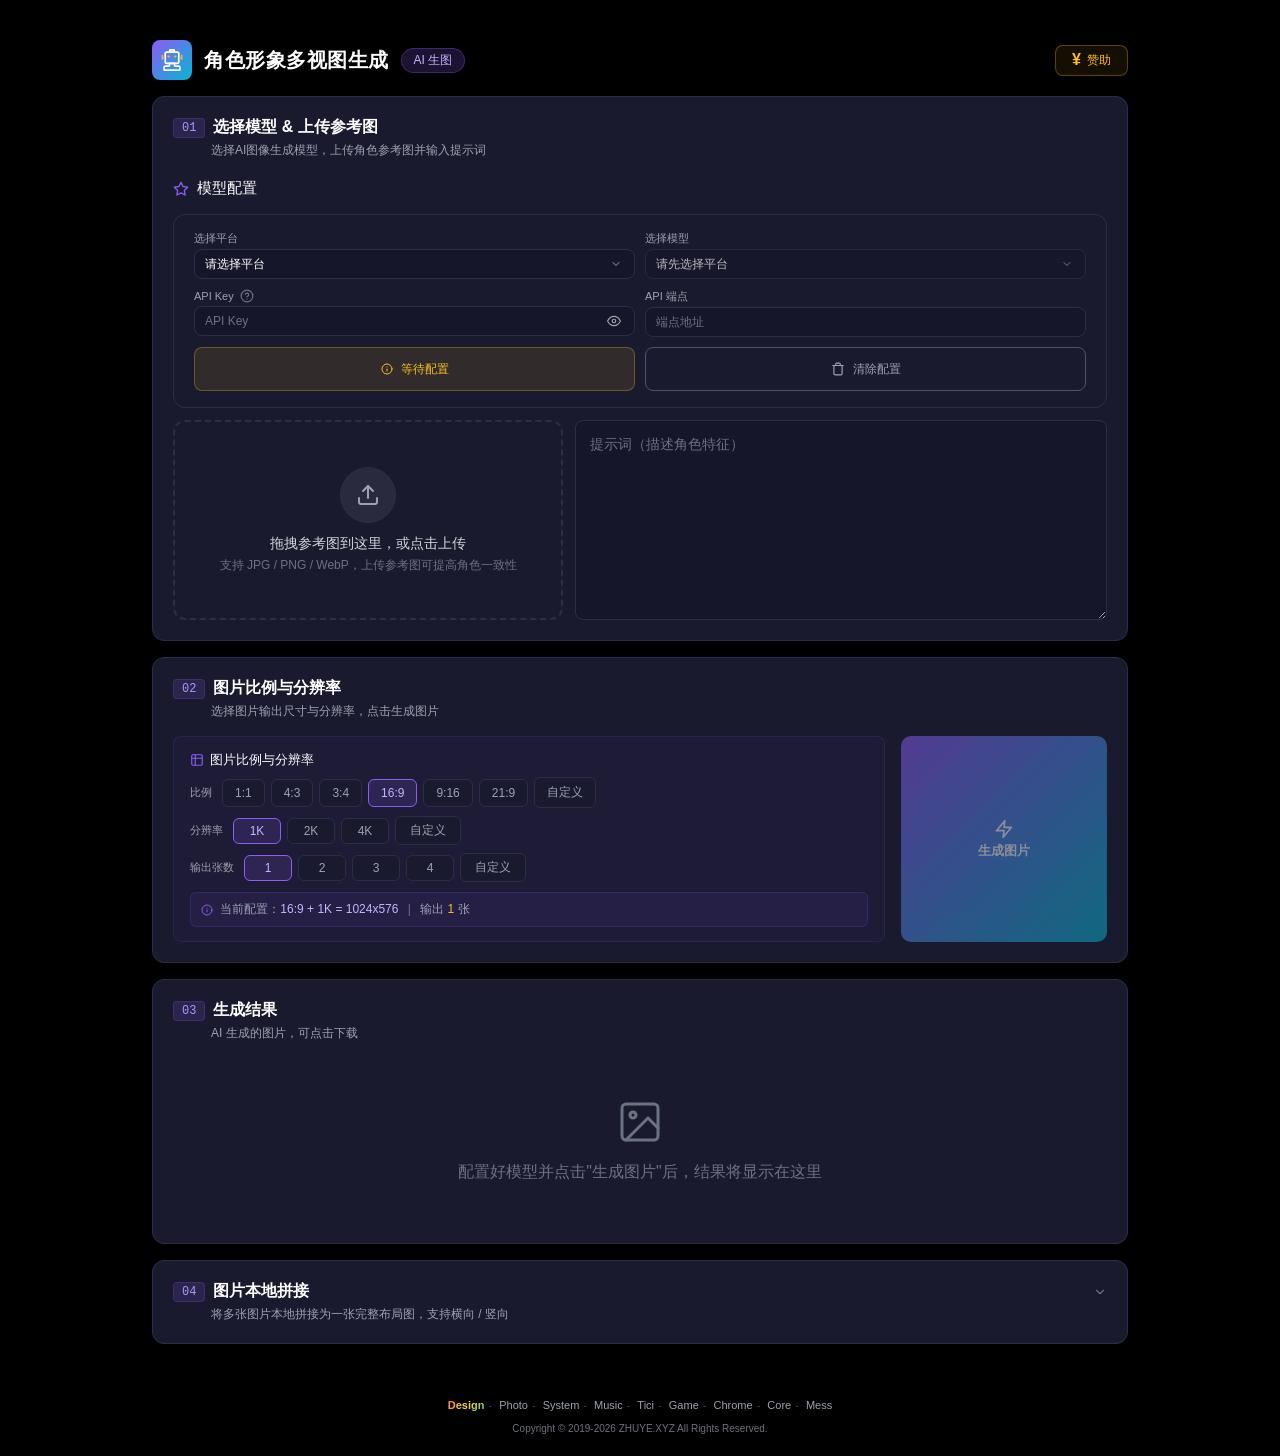
==== commit 6da1f4ea: "Add files via upload" ====
--- a/image/index.html
+++ b/image/index.html
@@ -63,19 +63,16 @@
           <label class="f-label" style="font-size:11px;margin-bottom:3px">选择平台</label>
           <select class="sel" id="pselect" onchange="onPlatformChange()" style="padding:7px 10px;font-size:12px">
             <option value="" disabled selected>请选择平台</option>
-            <option value="阿里百炼">阿里百炼（通义万相）</option>
-            <option value="豆包">豆包（火山引擎）</option>
-            <option value="硅基流动">硅基流动（SiliconFlow）</option>
-            <option value="腾讯混元">腾讯混元</option>
-            <option value="智谱">智谱 AI</option>
+            <option value="阿里百炼">阿里云百炼</option>
             <option value="自定义">自定义</option>
           </select>
         </div>
         <div style="flex:1" id="model-select-group">
-          <label class="f-label" style="font-size:11px;margin-bottom:3px">选择模型 <span id="model-cap" style="font-size:9px;color:#6b7280;margin-left:4px"></span></label>
+          <label class="f-label" style="font-size:11px;margin-bottom:3px" id="model-label">选择模型 <span id="model-cap" style="font-size:9px;color:#6b7280;margin-left:4px"></span></label>
           <select class="sel" id="modelselect" onchange="onModelChange()" disabled style="padding:7px 10px;font-size:12px">
             <option value="" disabled selected>请先选择平台</option>
           </select>
+          <input type="text" class="inp" id="modelinput" placeholder="如 GLM-4.2" oninput="onModelInputChange()" style="padding:7px 10px;font-size:12px;display:none">
         </div>
       </div>
 
@@ -122,21 +119,17 @@
       <!-- Upload + Prompt 左右横排 -->
       <div class="upload-wrap" style="display:flex;gap:12px;align-items:stretch;margin-top:12px">
         <div class="upload" id="upload" style="flex:1;min-height:200px">
-          <input type="file" id="finp" accept=".jpg,.jpeg,.png,.webp" style="display:none">
+          <input type="file" id="finp" accept=".jpg,.jpeg,.png,.webp" multiple style="display:none">
           <div id="uempty" style="width:100%;display:flex;flex-direction:column;align-items:center">
             <div class="u-icon" style="margin:0 auto 12px">
               <svg viewBox="0 0 24 24" fill="none" stroke="currentColor" stroke-width="2" stroke-linecap="round" stroke-linejoin="round">
                 <path d="M21 15v4a2 2 0 0 1-2 2H5a2 2 0 0 1-2-2v-4"></path><polyline points="17 8 12 3 7 8"></polyline><line x1="12" y1="3" x2="12" y2="15"></line>
               </svg>
             </div>
-            <p class="u-text">拖拽参考图到这里，或点击上传</p>
-            <p class="u-hint">支持 JPG / PNG / WebP，上传参考图可提高角色一致性</p>
-          </div>
-          <div class="u-prev" id="uprev" onclick="reUpload()">
-            <img id="previmg" alt="预览">
-            <span class="nm" id="fname"></span>
-            <span class="sz" id="fsize"></span>
-          </div>
+            <p class="u-text" id="upload-text">拖拽参考图到这里，或点击上传</p>
+            <p class="u-hint" id="upload-hint">支持 JPG / PNG / WebP，上传参考图可提高角色一致性</p>
+          </div>
+          <div class="u-prev" id="uprev" style="display:none;flex-wrap:wrap;gap:8px"></div>
         </div>
         <div style="flex:1.5;display:flex;flex-direction:column">
           <textarea class="inp" id="promptInput" placeholder="提示词（描述角色特征）" style="flex:1;min-height:200px;resize:vertical;font-family:inherit;padding:12px 14px;font-size:14px;line-height:1.6" oninput="checkGenReady()"></textarea>
@@ -170,6 +163,7 @@
             <button class="sz-btn" data-ar="3:4" onclick="selAspect(this)">3:4</button>
             <button class="sz-btn on" data-ar="16:9" onclick="selAspect(this)">16:9</button>
             <button class="sz-btn" data-ar="9:16" onclick="selAspect(this)">9:16</button>
+            <button class="sz-btn" data-ar="21:9" onclick="selAspect(this)">21:9</button>
             <button class="sz-btn" data-ar="custom" onclick="selAspect(this)">自定义</button>
             <span id="ar-custom" style="display:none">
               <input type="number" class="inp" id="ar-w" placeholder="宽" min="256" max="8192" style="width:60px;padding:4px 6px;font-size:11px" oninput="onCustomAr()">
@@ -183,9 +177,7 @@
             <span style="font-size:11px;color:#9ca3af;margin-right:4px">分辨率</span>
             <button class="k-btn on" data-k="1" onclick="selK(this)">1K</button>
             <button class="k-btn" data-k="2" onclick="selK(this)">2K</button>
-            <button class="k-btn" data-k="3" onclick="selK(this)">3K</button>
             <button class="k-btn" data-k="4" onclick="selK(this)">4K</button>
-            <button class="k-btn" data-k="8" onclick="selK(this)">8K</button>
             <button class="k-btn" data-k="custom" onclick="selK(this)">自定义</button>
             <span id="k-custom" style="display:none">
               <input type="number" class="inp" id="k-input" placeholder="倍数" min="1" max="16" style="width:60px;padding:4px 6px;font-size:11px" oninput="onCustomK()">
@@ -244,19 +236,9 @@
     </div>
 
     <div id="result-content" style="display:none">
-      <div style="border:1px solid #2d2d4a;border-radius:8px;padding:12px;background:#16162a;text-align:center;overflow:hidden">
-        <img id="result-img" alt="生成的图片" style="max-width:100%;max-height:600px;border-radius:4px;display:block;margin:0 auto">
-      </div>
+      <div id="result-list" style="display:flex;flex-direction:column;gap:12px"></div>
       <div style="margin-top:12px;display:flex;flex-direction:row;gap:8px">
-        <button class="b-grad" onclick="downloadResult('png')" style="flex:1">
-          <svg width="16" height="16" viewBox="0 0 24 24" fill="none" stroke="currentColor" stroke-width="2" stroke-linecap="round" stroke-linejoin="round"><path d="M21 15v4a2 2 0 0 1-2 2H5a2 2 0 0 1-2-2v-4"></path><polyline points="7 10 12 15 17 10"></polyline><line x1="12" y1="15" x2="12" y2="3"></line></svg>
-          下载 PNG
-        </button>
-        <button class="b-grad" onclick="downloadResult('jpg')" style="flex:1">
-          <svg width="16" height="16" viewBox="0 0 24 24" fill="none" stroke="currentColor" stroke-width="2" stroke-linecap="round" stroke-linejoin="round"><path d="M21 15v4a2 2 0 0 1-2 2H5a2 2 0 0 1-2-2v-4"></path><polyline points="7 10 12 15 17 10"></polyline><line x1="12" y1="15" x2="12" y2="3"></line></svg>
-          下载 JPG
-        </button>
-        <button class="b-sec" onclick="resetResult()" style="flex:0.5">
+        <button class="b-grad" onclick="resetResult()" style="flex:1">
           <svg width="16" height="16" viewBox="0 0 24 24" fill="none" stroke="currentColor" stroke-width="2" stroke-linecap="round" stroke-linejoin="round"><polyline points="1 4 1 10 7 10"></polyline><path d="M3.51 15a9 9 0 1 0 2.13-9.36L1 10"></path></svg>
           重新生成
         </button>
--- a/image/style.css
+++ b/image/style.css
@@ -130,7 +130,7 @@
 .s-btn.ok { background: rgba(16,185,129,.1); border-color: rgba(16,185,129,.3); color: #34d399; cursor: default; }
 .s-btn.fail { background: rgba(239,68,68,.1); border-color: rgba(239,68,68,.3); color: #f87171; cursor: pointer; }
 .s-btn.fail:hover { background: rgba(239,68,68,.2); border-color: rgba(239,68,68,.5); }
-.s-btn .spin { animation: 1s linear infinite spin; }
+.spin { animation: 1s linear infinite spin; }
 .s-btn.clear {
   width: auto; padding: 10px 14px; border-color: #4b5563; color: #9ca3af;
   cursor: pointer; flex-shrink: 0; white-space: nowrap; font-size: 12px;
@@ -154,23 +154,54 @@
 .u-icon svg { width: 24px; height: 24px; color: #9ca3af; }
 .u-text { font-size: 14px; color: #d1d5db; }
 .u-hint { font-size: 12px; color: #6b7280; margin-top: 4px; }
-.u-prev { display: none; flex-direction: column; align-items: center; gap: 8px; width: 100%; }
-.u-prev img { width: 100px; height: 100px; object-fit: cover; border-radius: 8px; border: 1px solid rgba(16,185,129,.3); }
-
-.upload.ok .u-prev { flex: 1; justify-content: center; position: relative; }
-.upload.ok .u-prev:hover::after {
-  content: "点击重新上传"; position: absolute; inset: 0;
-  display: flex; align-items: center; justify-content: center;
-  background: rgba(0,0,0,.65); color: #fff; font-size: 14px;
-  font-weight: 500; border-radius: 8px; cursor: pointer;
-}
+/* 多图上传预览 */
+.u-prev { display: none; flex-direction: row; flex-wrap: wrap; align-items: center; gap: 8px; width: 100%; }
+.u-prev-item {
+  position: relative; width: 90px; display: flex; flex-direction: column; align-items: center; gap: 4px;
+  padding: 6px; border: 1px solid rgba(16,185,129,.2); border-radius: 8px; background: rgba(16,185,129,.03);
+}
+.u-prev-item img { width: 80px; height: 80px; object-fit: cover; border-radius: 6px; }
+.u-prev-name { font-size: 10px; color: #34d399; max-width: 80px; overflow: hidden; text-overflow: ellipsis; white-space: nowrap; }
+.u-prev-size { font-size: 9px; color: #6b7280; }
+.u-prev-del {
+  position: absolute; top: 2px; right: 2px; width: 18px; height: 18px;
+  border-radius: 50%; border: none; background: rgba(239,68,68,.8); color: #fff;
+  cursor: pointer; display: flex; align-items: center; justify-content: center; padding: 0;
+}
+.u-prev-del:hover { background: rgba(239,68,68,1); }
+
+.upload.ok { min-height: auto; padding: 16px; }
+.upload.ok .u-prev { flex: 1; }
+
 @media (min-width: 1024px) {
   .upload-wrap { height: 100%; }
-  .upload.ok .u-prev img { max-width: 100%; max-height: 360px; width: auto; height: auto; object-fit: contain; }
-  .u-prev .nm, .u-prev .sz { flex-shrink: 0; }
-}
-.u-prev .nm { font-size: 14px; color: #34d399; }
-.u-prev .sz { font-size: 12px; color: #6b7280; }
+}
+
+/* 禁用状态的按钮 */
+.sz-btn.disabled, .k-btn.disabled, .n-btn.disabled {
+  opacity: 0.35; cursor: not-allowed; pointer-events: none;
+}
+
+/* 多图结果区域 */
+.result-img-wrapper {
+  position: relative; border: 1px solid #2d2d4a; border-radius: 8px; padding: 8px;
+  background: #16162a; text-align: center; overflow: hidden;
+}
+.result-img-item { max-width: 100%; max-height: 600px; border-radius: 4px; display: block; margin: 0 auto; }
+.result-img-num {
+  position: absolute; bottom: 8px; right: 12px; font-size: 11px;
+  color: #9ca3af; background: rgba(0,0,0,.5); padding: 2px 8px; border-radius: 4px;
+}
+.result-dl-overlay {
+  position: absolute; top: 8px; right: 12px; display: none; gap: 6px;
+}
+.result-img-wrapper:hover .result-dl-overlay { display: flex; }
+.result-dl-btn {
+  padding: 6px 12px; border-radius: 6px; border: 1px solid rgba(139,92,246,.4);
+  background: rgba(26,26,46,.85); color: #c4b5fd; font-size: 11px; cursor: pointer;
+  transition: 0.2s; white-space: nowrap; backdrop-filter: blur(4px);
+}
+.result-dl-btn:hover { background: rgba(139,92,246,.3); color: #fff; border-color: rgba(139,92,246,.6); }
 
 .mb4 { margin-bottom: 16px; }
 .flex { display: flex; }
@@ -317,6 +348,10 @@
 
   /* 结果 */
   #result-content img { max-width: 100% !important; }
+  .result-img-item { max-height: 400px !important; }
+  .result-dl-overlay { display: flex !important; } /* 竖屏始终显示下载按钮 */
+  .u-prev-item { width: 72px; }
+  .u-prev-item img { width: 64px; height: 64px; }
 
   /* 底部 */
   .site-footer { font-size: 10px; padding: 10px 10px 14px; }
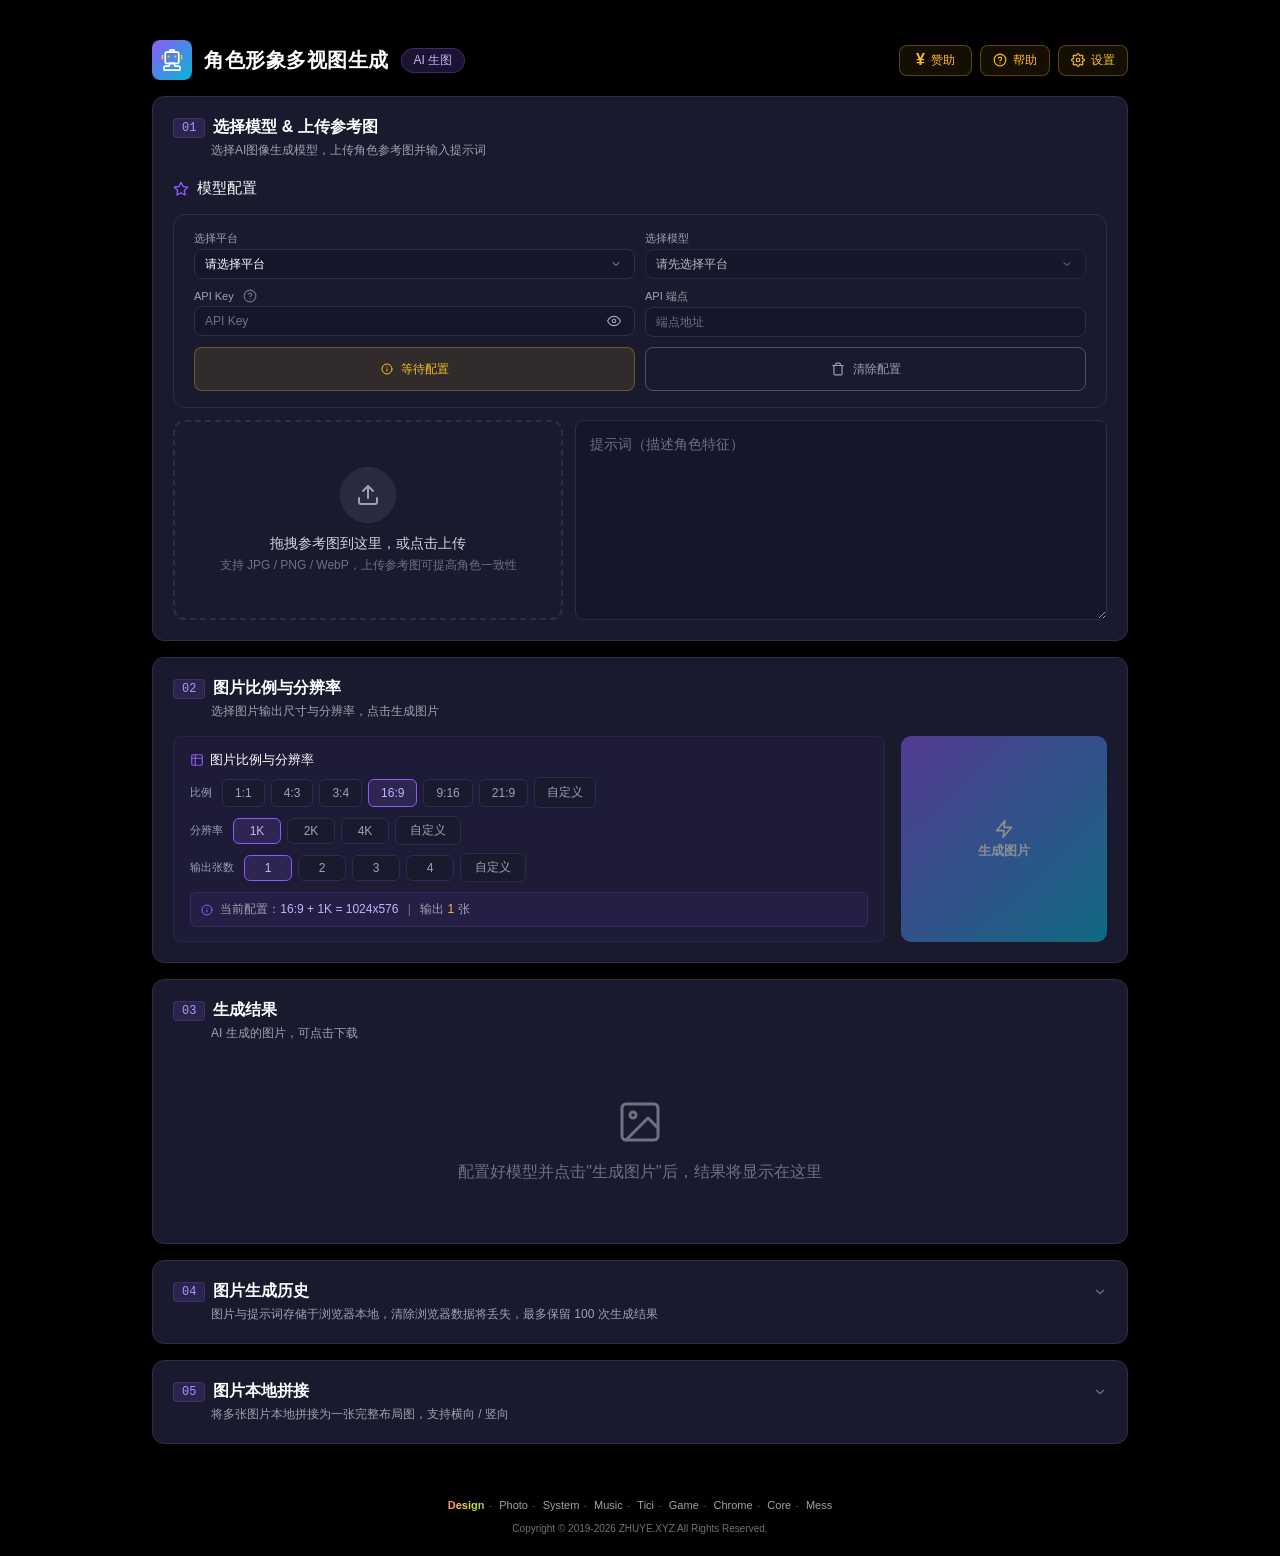
==== commit 603525da: "Add files via upload" ====
--- a/image/index.html
+++ b/image/index.html
@@ -24,10 +24,20 @@
     </div>
     <h1 class="h-title">角色形象多视图生成</h1>
     <span class="h-badge">AI 生图</span>
-    <button class="sponsor-btn" onclick="showSponsor()">
-      <span style="font-size:16px;font-weight:700;line-height:1">¥</span>
-      赞助
-    </button>
+    <div style="margin-left:auto;display:flex;gap:8px">
+      <button class="sponsor-btn" onclick="showSponsor()">
+        <span style="font-size:16px;font-weight:700;line-height:1">¥</span>
+        赞助
+      </button>
+      <button class="sponsor-btn" onclick="showApiHelp()" title="各平台获取 API Key 方式" style="padding:6px 12px">
+        <svg width="14" height="14" viewBox="0 0 24 24" fill="none" stroke="currentColor" stroke-width="2" stroke-linecap="round" stroke-linejoin="round"><circle cx="12" cy="12" r="10"></circle><path d="M9.09 9a3 3 0 0 1 5.83 1c0 2-3 3-3 3"></path><line x1="12" y1="17" x2="12.01" y2="17"></line></svg>
+        <span style="font-size:12px">帮助</span>
+      </button>
+      <button class="sponsor-btn" onclick="showSettings()" title="设置" style="padding:6px 12px">
+        <svg width="14" height="14" viewBox="0 0 24 24" fill="none" stroke="currentColor" stroke-width="2" stroke-linecap="round" stroke-linejoin="round"><circle cx="12" cy="12" r="3"></circle><path d="M19.4 15a1.65 1.65 0 0 0 .33 1.82l.06.06a2 2 0 0 1 0 2.83 2 2 0 0 1-2.83 0l-.06-.06a1.65 1.65 0 0 0-1.82-.33 1.65 1.65 0 0 0-1 1.51V21a2 2 0 0 1-2 2 2 2 0 0 1-2-2v-.09A1.65 1.65 0 0 0 9 19.4a1.65 1.65 0 0 0-1.82.33l-.06.06a2 2 0 0 1-2.83 0 2 2 0 0 1 0-2.83l.06-.06a1.65 1.65 0 0 0 .33-1.82 1.65 1.65 0 0 0-1.51-1H3a2 2 0 0 1-2-2 2 2 0 0 1 2-2h.09A1.65 1.65 0 0 0 4.6 9a1.65 1.65 0 0 0-.33-1.82l-.06-.06a2 2 0 0 1 0-2.83 2 2 0 0 1 2.83 0l.06.06a1.65 1.65 0 0 0 1.82.33H9a1.65 1.65 0 0 0 1-1.51V3a2 2 0 0 1 2-2 2 2 0 0 1 2 2v.09a1.65 1.65 0 0 0 1 1.51 1.65 1.65 0 0 0 1.82-.33l.06-.06a2 2 0 0 1 2.83 0 2 2 0 0 1 0 2.83l-.06.06a1.65 1.65 0 0 0-.33 1.82V9a1.65 1.65 0 0 0 1.51 1H21a2 2 0 0 1 2 2 2 2 0 0 1-2 2h-.09a1.65 1.65 0 0 0-1.51 1z"></path></svg>
+        <span style="font-size:12px">设置</span>
+      </button>
+    </div>
   </header>
 
   <!-- ======== Step 01 ======== -->
@@ -80,7 +90,7 @@
       <div style="display:flex;gap:10px;margin-bottom:10px">
         <div style="flex:1">
           <label class="f-label" style="font-size:11px;margin-bottom:3px">API Key
-            <button onclick="showApiHelp()" type="button" style="background:none;border:none;color:#6b7280;cursor:pointer;padding:0;display:inline-flex;vertical-align:middle" title="各平台获取 API Key 方式">
+            <button onclick="showApiHelp()" type="button" style="background:none;border:none;color:#6b7280;cursor:pointer;padding:0;display:inline-flex;vertical-align:middle;margin-left:3px" title="各平台获取 API Key 方式">
               <svg width="12" height="12" viewBox="0 0 24 24" fill="none" stroke="currentColor" stroke-width="2" stroke-linecap="round" stroke-linejoin="round"><circle cx="12" cy="12" r="10"></circle><path d="M9.09 9a3 3 0 0 1 5.83 1c0 2-3 3-3 3"></path><line x1="12" y1="17" x2="12.01" y2="17"></line></svg>
             </button>
           </label>
@@ -281,10 +291,159 @@
     </div>
   </div>
 
-  <!-- ======== Step 04 ======== -->
+  <!-- ======== 设置弹窗 ======== -->
+  <div id="settings-overlay" onclick="closeSettings(event)" style="display:none;position:fixed;top:0;left:0;width:100%;height:100%;background:rgba(0,0,0,.7);z-index:1000;justify-content:center;align-items:center" class="flex ac jc">
+    <div onclick="event.stopPropagation()" style="background:#1a1a2e;border:1px solid #2d2d4a;border-radius:12px;padding:24px;max-width:640px;width:92%;max-height:85vh;overflow-y:auto">
+      <div class="flex ac" style="justify-content:space-between;margin-bottom:16px">
+        <span style="font-size:16px;font-weight:600">设置</span>
+        <button onclick="closeSettings()" style="background:none;border:none;color:#9ca3af;cursor:pointer;padding:4px">
+          <svg width="18" height="18" viewBox="0 0 24 24" fill="none" stroke="currentColor" stroke-width="2" stroke-linecap="round" stroke-linejoin="round"><line x1="18" y1="6" x2="6" y2="18"></line><line x1="6" y1="6" x2="18" y2="18"></line></svg>
+        </button>
+      </div>
+
+      <!-- 手风琴1：API Key & 端点管理 -->
+      <div class="set-acc">
+        <div class="set-acc-h" onclick="toggleSetAcc(this)">
+          <svg width="14" height="14" viewBox="0 0 24 24" fill="none" stroke="currentColor" stroke-width="2" stroke-linecap="round" stroke-linejoin="round"><rect x="2" y="3" width="20" height="14" rx="2"></rect><line x1="8" y1="21" x2="16" y2="21"></line><line x1="12" y1="17" x2="12" y2="21"></line></svg>
+          <span style="font-size:13px;font-weight:500;flex:1">API Key & 端点管理</span>
+          <svg class="arr" width="12" height="12" viewBox="0 0 24 24" fill="none" stroke="currentColor" stroke-width="2" stroke-linecap="round" stroke-linejoin="round"><polyline points="6 9 12 15 18 9"></polyline></svg>
+        </div>
+        <div class="set-acc-bd">
+          <p style="font-size:11px;color:#6b7280;margin-bottom:10px">保存多个平台的 API Key 和端点，切换平台时自动填充</p>
+          <div class="set-preset-row">
+            <label class="f-label" style="font-size:11px">阿里云百炼 API Key</label>
+            <div style="position:relative">
+              <input type="password" id="preset-bailian-key" class="inp" style="width:100%;font-size:12px;padding-right:30px" placeholder="sk-..."></input>
+              <button type="button" onclick="togglePresetKey('preset-bailian-key', this)" style="position:absolute;right:4px;top:50%;transform:translateY(-50%);background:none;border:none;color:#6b7280;cursor:pointer;padding:2px">
+                <svg width="12" height="12" viewBox="0 0 24 24" fill="none" stroke="currentColor" stroke-width="2" stroke-linecap="round" stroke-linejoin="round"><path d="M1 12s4-8 11-8 11 8 11 8-4 8-11 8-11-8-11-8z"></path><circle cx="12" cy="12" r="3"></circle></svg>
+              </button>
+            </div>
+          </div>
+          <div class="set-preset-row">
+            <label class="f-label" style="font-size:11px">阿里云百炼 端点</label>
+            <input type="text" id="preset-bailian-ep" class="inp" style="width:100%;font-size:12px" value="https://dashscope.aliyuncs.com/compatible-mode/v1" readonly></input>
+          </div>
+          <div class="set-preset-row">
+            <label class="f-label" style="font-size:11px">自定义平台 API Key</label>
+            <div style="position:relative">
+              <input type="password" id="preset-custom-key" class="inp" style="width:100%;font-size:12px;padding-right:30px" placeholder="sk-..."></input>
+              <button type="button" onclick="togglePresetKey('preset-custom-key', this)" style="position:absolute;right:4px;top:50%;transform:translateY(-50%);background:none;border:none;color:#6b7280;cursor:pointer;padding:2px">
+                <svg width="12" height="12" viewBox="0 0 24 24" fill="none" stroke="currentColor" stroke-width="2" stroke-linecap="round" stroke-linejoin="round"><path d="M1 12s4-8 11-8 11 8 11 8-4 8-11 8-11-8-11-8z"></path><circle cx="12" cy="12" r="3"></circle></svg>
+              </button>
+            </div>
+          </div>
+          <div class="set-preset-row">
+            <label class="f-label" style="font-size:11px">自定义平台 端点</label>
+            <input type="text" id="preset-custom-ep" class="inp" style="width:100%;font-size:12px" placeholder="如 https://api.openai.com/v1"></input>
+          </div>
+          <button class="b-grad" onclick="savePresets()" style="padding:8px 16px;min-height:36px;font-size:12px;margin-top:4px;width:100%">保存预设</button>
+        </div>
+      </div>
+
+      <!-- 手风琴2：本地 & 云备份 -->
+      <div class="set-acc">
+        <div class="set-acc-h" onclick="toggleSetAcc(this)">
+          <svg width="14" height="14" viewBox="0 0 24 24" fill="none" stroke="currentColor" stroke-width="2" stroke-linecap="round" stroke-linejoin="round"><path d="M21 15v4a2 2 0 0 1-2 2H5a2 2 0 0 1-2-2v-4"></path><polyline points="7 10 12 15 17 10"></polyline><line x1="12" y1="15" x2="12" y2="3"></line></svg>
+          <span style="font-size:13px;font-weight:500;flex:1">本地 & 云备份</span>
+          <svg class="arr" width="12" height="12" viewBox="0 0 24 24" fill="none" stroke="currentColor" stroke-width="2" stroke-linecap="round" stroke-linejoin="round"><polyline points="6 9 12 15 18 9"></polyline></svg>
+        </div>
+        <div class="set-acc-bd">
+          <!-- 一键备份 Markdown -->
+          <div style="margin-bottom:12px">
+            <button class="b-grad" onclick="backupMarkdown()" style="padding:8px 16px;min-height:36px;font-size:12px;width:100%">
+              <svg width="14" height="14" viewBox="0 0 24 24" fill="none" stroke="currentColor" stroke-width="2" stroke-linecap="round" stroke-linejoin="round" style="display:inline;vertical-align:middle;margin-right:4px"><path d="M21 15v4a2 2 0 0 1-2 2H5a2 2 0 0 1-2-2v-4"></path><polyline points="7 10 12 15 17 10"></polyline><line x1="12" y1="15" x2="12" y2="3"></line></svg>
+              一键备份所有图片和提示词（Markdown）
+            </button>
+            <p style="font-size:10px;color:#6b7280;margin-top:4px">将所有历史记录导出为 Markdown 文件，图片以 Base64 内嵌，本地下载</p>
+          </div>
+
+          <!-- WebDAV 设置 -->
+          <div style="border-top:1px solid #2d2d4a;padding-top:12px;margin-bottom:12px">
+            <label style="font-size:12px;font-weight:500;color:#c4b5fd;display:block;margin-bottom:6px">WebDAV 自动备份</label>
+            <div class="set-preset-row">
+              <label class="f-label" style="font-size:11px">WebDAV 服务器地址</label>
+              <input type="text" id="webdav-url" class="inp" style="width:100%;font-size:12px" placeholder="如 https://dav.example.com/backup/"></input>
+            </div>
+            <div class="set-preset-row">
+              <label class="f-label" style="font-size:11px">用户名</label>
+              <input type="text" id="webdav-user" class="inp" style="width:100%;font-size:12px"></input>
+            </div>
+            <div class="set-preset-row">
+              <label class="f-label" style="font-size:11px">密码</label>
+              <div style="position:relative">
+                <input type="password" id="webdav-pass" class="inp" style="width:100%;font-size:12px;padding-right:30px"></input>
+                <button type="button" onclick="togglePresetKey('webdav-pass', this)" style="position:absolute;right:4px;top:50%;transform:translateY(-50%);background:none;border:none;color:#6b7280;cursor:pointer;padding:2px">
+                  <svg width="12" height="12" viewBox="0 0 24 24" fill="none" stroke="currentColor" stroke-width="2" stroke-linecap="round" stroke-linejoin="round"><path d="M1 12s4-8 11-8 11 8 11 8-4 8-11 8-11-8-11-8z"></path><circle cx="12" cy="12" r="3"></circle></svg>
+                </button>
+              </div>
+            </div>
+            <div style="display:flex;gap:8px;margin-top:6px">
+              <button class="b-sec" onclick="saveWebDAVConfig()" style="padding:6px 12px;min-height:32px;font-size:11px;flex:1">保存配置</button>
+              <button class="b-sec" onclick="testWebDAV()" style="padding:6px 12px;min-height:32px;font-size:11px;flex:1">测试连接</button>
+            </div>
+            <p style="font-size:10px;color:#6b7280;margin-top:4px">保存后每次生成图片自动备份到 WebDAV，文件名用当时时间精确到秒命名</p>
+            <p style="font-size:10px;color:#fbbf24;margin-top:2px">注：WebDAV 服务器需支持 CORS 跨域访问，否则浏览器无法直接连接</p>
+          </div>
+
+          <!-- 导出 API Key -->
+          <div style="border-top:1px solid #2d2d4a;padding-top:12px">
+            <button class="b-sec" onclick="exportApiConfig()" style="padding:8px 16px;min-height:36px;font-size:12px;width:100%">
+              <svg width="14" height="14" viewBox="0 0 24 24" fill="none" stroke="currentColor" stroke-width="2" stroke-linecap="round" stroke-linejoin="round" style="display:inline;vertical-align:middle;margin-right:4px"><path d="M14 2H6a2 2 0 0 0-2 2v16a2 2 0 0 0 2 2h12a2 2 0 0 0 2-2V8z"></path><polyline points="14 2 14 8 20 8"></polyline></svg>
+              一键导出 API Key & 端点（JSON）
+            </button>
+            <p style="font-size:10px;color:#6b7280;margin-top:4px">导出当前所有预设配置为 JSON 文件，本地下载，不做云备份</p>
+          </div>
+        </div>
+      </div>
+
+      <!-- 手风琴3：清空设置 -->
+      <div class="set-acc">
+        <div class="set-acc-h" onclick="toggleSetAcc(this)">
+          <svg width="14" height="14" viewBox="0 0 24 24" fill="none" stroke="currentColor" stroke-width="2" stroke-linecap="round" stroke-linejoin="round"><polyline points="3 6 5 6 21 6"></polyline><path d="M19 6v14a2 2 0 0 1-2 2H7a2 2 0 0 1-2-2V6m3 0V4a2 2 0 0 1 2-2h4a2 2 0 0 1 2 2v2"></path></svg>
+          <span style="font-size:13px;font-weight:500;flex:1">清空设置</span>
+          <svg class="arr" width="12" height="12" viewBox="0 0 24 24" fill="none" stroke="currentColor" stroke-width="2" stroke-linecap="round" stroke-linejoin="round"><polyline points="6 9 12 15 18 9"></polyline></svg>
+        </div>
+        <div class="set-acc-bd">
+          <p style="font-size:11px;color:#f87171;margin-bottom:10px">⚠️ 以下操作不可恢复，请谨慎执行</p>
+          <button class="b-sec" onclick="clearAllApiConfig()" style="padding:8px 16px;min-height:36px;font-size:12px;width:100%;margin-bottom:8px;border-color:rgba(239,68,68,.4);color:#f87171">
+            一键清除 API Key & 端点
+          </button>
+          <button class="b-sec" onclick="clearAllHistory()" style="padding:8px 16px;min-height:36px;font-size:12px;width:100%;border-color:rgba(239,68,68,.4);color:#f87171">
+            一键清除本地生成图片和提示词
+          </button>
+        </div>
+      </div>
+    </div>
+  </div>
+
+  <!-- ======== Step 04: 图片生成历史 ======== -->
   <section class="card fade-in d4 collapsed">
+    <div class="card-hdr" style="cursor:pointer" onclick="toggleHistory()">
+      <span class="card-step">04</span>
+      <h2 class="card-title" style="flex:1">图片生成历史</h2>
+      <svg class="arr" id="h-arr" width="14" height="14" viewBox="0 0 24 24" fill="none" stroke="currentColor" stroke-width="2" stroke-linecap="round" stroke-linejoin="round" style="transition:transform 0.25s;color:#6b7280">
+        <polyline points="6 9 12 15 18 9"></polyline>
+      </svg>
+    </div>
+    <p class="card-sub">图片与提示词存储于浏览器本地，清除浏览器数据将丢失，最多保留 100 次生成结果</p>
+    <div id="history-content" style="display:none">
+      <div id="history-empty" style="text-align:center;padding:40px 20px;color:#6b7280">
+        <svg width="48" height="48" viewBox="0 0 24 24" fill="none" stroke="currentColor" stroke-width="1.5" stroke-linecap="round" stroke-linejoin="round" style="margin-bottom:12px">
+          <circle cx="12" cy="12" r="10"></circle><polyline points="12 6 12 12 16 14"></polyline>
+        </svg>
+        <p>暂无生成历史，生成图片后将自动保存到这里</p>
+      </div>
+      <div id="history-list" style="display:none"></div>
+      <div id="history-load-more" style="display:none;text-align:center;padding:12px">
+        <span style="font-size:12px;color:#6b7280">向下滚动加载更多</span>
+      </div>
+    </div>
+  </section>
+
+  <!-- ======== Step 05: 图片本地拼接 ======== -->
+  <section class="card fade-in d5 collapsed">
     <div class="card-hdr" style="cursor:pointer" onclick="toggleFoot()">
-      <span class="card-step">04</span>
+      <span class="card-step">05</span>
       <h2 class="card-title" style="flex:1">图片本地拼接</h2>
       <svg class="arr" id="f-arr" width="14" height="14" viewBox="0 0 24 24" fill="none" stroke="currentColor" stroke-width="2" stroke-linecap="round" stroke-linejoin="round" style="transition:transform 0.25s;color:#6b7280">
         <polyline points="6 9 12 15 18 9"></polyline>
--- a/image/style.css
+++ b/image/style.css
@@ -32,6 +32,7 @@
 .d2 { animation-delay: 200ms; }
 .d3 { animation-delay: 300ms; }
 .d4 { animation-delay: 400ms; }
+.d5 { animation-delay: 500ms; }
 
 .header { display: flex; align-items: center; gap: 12px; flex-wrap: wrap; }
 .h-icon {
@@ -155,23 +156,88 @@
 .u-text { font-size: 14px; color: #d1d5db; }
 .u-hint { font-size: 12px; color: #6b7280; margin-top: 4px; }
 /* 多图上传预览 */
-.u-prev { display: none; flex-direction: row; flex-wrap: wrap; align-items: center; gap: 8px; width: 100%; }
+.u-prev { display: none; flex-direction: row; flex-wrap: wrap; align-items: flex-start; gap: 10px; width: 100%; justify-content: center; }
+/* 单张图片：占满上传区域 */
 .u-prev-item {
-  position: relative; width: 90px; display: flex; flex-direction: column; align-items: center; gap: 4px;
-  padding: 6px; border: 1px solid rgba(16,185,129,.2); border-radius: 8px; background: rgba(16,185,129,.03);
-}
-.u-prev-item img { width: 80px; height: 80px; object-fit: cover; border-radius: 6px; }
-.u-prev-name { font-size: 10px; color: #34d399; max-width: 80px; overflow: hidden; text-overflow: ellipsis; white-space: nowrap; }
-.u-prev-size { font-size: 9px; color: #6b7280; }
+  position: relative; border-radius: 8px; overflow: hidden;
+  border: 1px solid rgba(16,185,129,.2); background: rgba(16,185,129,.03);
+}
+.u-prev-item img { display: block; border-radius: 8px; }
+/* 删除按钮（右上角，始终可见） */
 .u-prev-del {
-  position: absolute; top: 2px; right: 2px; width: 18px; height: 18px;
+  position: absolute; top: 4px; right: 4px; width: 20px; height: 20px;
   border-radius: 50%; border: none; background: rgba(239,68,68,.8); color: #fff;
-  cursor: pointer; display: flex; align-items: center; justify-content: center; padding: 0;
+  cursor: pointer; display: flex; align-items: center; justify-content: center; padding: 0; z-index: 3;
 }
 .u-prev-del:hover { background: rgba(239,68,68,1); }
 
+/* 悬停遮罩层（居中显示重新上传） */
+.u-prev-overlay {
+  position: absolute; inset: 0; border-radius: 8px;
+  display: none; align-items: center; justify-content: center;
+  background: rgba(0,0,0,.55); backdrop-filter: blur(2px); z-index: 2;
+}
+.u-prev-item:hover .u-prev-overlay { display: flex; }
+
+/* 重新上传按钮（居中） */
+.u-prev-replace {
+  display: flex; align-items: center; gap: 4px;
+  padding: 6px 14px; border-radius: 6px; border: 1px solid rgba(139,92,246,.5);
+  background: rgba(139,92,246,.3); color: #c4b5fd; font-size: 11px; cursor: pointer;
+  white-space: nowrap; transition: 0.2s; backdrop-filter: blur(4px);
+}
+.u-prev-replace:hover { background: rgba(139,92,246,.6); color: #fff; border-color: rgba(139,92,246,.8); }
+.u-prev-replace svg { flex-shrink: 0; }
+
+/* 上传状态标注 */
+.u-upload-status {
+  width: 100%; text-align: center; font-size: 11px; color: #6b7280; margin-top: 6px;
+}
+
+/* 按钮栏（清空 + 上传下一张） */
+.u-btn-bar {
+  display: flex; justify-content: center; align-items: center; gap: 10px; width: 100%; margin-top: 4px;
+}
+.u-btn-clear {
+  display: flex; align-items: center; gap: 6px;
+  padding: 6px 16px; border-radius: 6px; border: 1px dashed rgba(239,68,68,.4);
+  background: rgba(239,68,68,.05); color: #f87171; font-size: 12px; cursor: pointer;
+  white-space: nowrap; transition: 0.2s;
+}
+.u-btn-clear:hover { background: rgba(239,68,68,.15); border-color: rgba(239,68,68,.6); }
+.u-btn-add {
+  display: flex; align-items: center; gap: 6px;
+  padding: 6px 16px; border-radius: 6px; border: 1px dashed rgba(16,185,129,.4);
+  background: rgba(16,185,129,.05); color: #34d399; font-size: 12px; cursor: pointer;
+  white-space: nowrap; transition: 0.2s;
+}
+.u-btn-add:hover { background: rgba(16,185,129,.15); border-color: rgba(16,185,129,.6); }
+
 .upload.ok { min-height: auto; padding: 16px; }
-.upload.ok .u-prev { flex: 1; }
+.upload.ok .u-prev { flex: 1; display: flex; flex-direction: row; flex-wrap: wrap; gap: 10px; }
+
+/* 单张图片：占满上传区域宽高，保持宽高比，居中显示 */
+.upload.ok { height: 100%; }
+.u-prev[data-count="1"] {
+  height: 100%; flex-direction: column; align-items: center; justify-content: center;
+}
+.u-prev[data-count="1"] .u-prev-item {
+  width: 100%; flex: 1;
+  display: flex; flex-direction: column; align-items: center; justify-content: center;
+}
+.u-prev[data-count="1"] .u-prev-item img {
+  max-width: 100%; max-height: 100%; width: auto; height: auto;
+  object-fit: contain; border-radius: 8px;
+}
+
+/* 多张图片：每行最多3张，等宽排列，图片为正方形缩略图 */
+.u-prev[data-count]:not([data-count="1"]) .u-prev-item {
+  width: calc((100% - 20px) / 3);
+  display: flex; flex-direction: column; align-items: stretch;
+}
+.u-prev[data-count]:not([data-count="1"]) .u-prev-item img {
+  width: 100%; aspect-ratio: 1; object-fit: cover;
+}
 
 @media (min-width: 1024px) {
   .upload-wrap { height: 100%; }
@@ -189,19 +255,21 @@
 }
 .result-img-item { max-width: 100%; max-height: 600px; border-radius: 4px; display: block; margin: 0 auto; }
 .result-img-num {
-  position: absolute; bottom: 8px; right: 12px; font-size: 11px;
-  color: #9ca3af; background: rgba(0,0,0,.5); padding: 2px 8px; border-radius: 4px;
+  position: absolute; bottom: 14px; right: 16px; font-size: 11px;
+  color: rgba(255,255,255,.7); background: rgba(0,0,0,.4); padding: 3px 10px; border-radius: 4px;
+  backdrop-filter: blur(4px);
 }
 .result-dl-overlay {
-  position: absolute; top: 8px; right: 12px; display: none; gap: 6px;
-}
-.result-img-wrapper:hover .result-dl-overlay { display: flex; }
+  position: absolute; top: 14px; right: 16px; display: flex; gap: 6px;
+}
 .result-dl-btn {
-  padding: 6px 12px; border-radius: 6px; border: 1px solid rgba(139,92,246,.4);
-  background: rgba(26,26,46,.85); color: #c4b5fd; font-size: 11px; cursor: pointer;
+  padding: 6px 12px; border-radius: 6px; border: 1px solid rgba(255,255,255,.12);
+  background: rgba(0,0,0,.4); color: rgba(255,255,255,.7); font-size: 11px; cursor: pointer;
   transition: 0.2s; white-space: nowrap; backdrop-filter: blur(4px);
 }
-.result-dl-btn:hover { background: rgba(139,92,246,.3); color: #fff; border-color: rgba(139,92,246,.6); }
+.result-dl-btn:hover {
+  background: rgba(16,185,129,.75); color: #fff; border-color: rgba(16,185,129,.9);
+}
 
 .mb4 { margin-bottom: 16px; }
 .flex { display: flex; }
@@ -300,6 +368,72 @@
 }
 .n-btn:hover { border-color: #8b5cf6; color: #d1d5db; }
 .n-btn.on { border-color: #8b5cf6; background: rgba(139,92,246,.15); color: #c4b5fd; }/* ---- 竖屏适配 ---- */
+/* ======== 图片生成历史（时间线） ======== */
+#history-list { display: flex; flex-direction: column; padding-left: 20px; border-left: 2px solid rgba(139,92,246,.25); }
+.hist-entry {
+  position: relative;
+}
+.hist-entry + .hist-entry {
+  padding-top: 32px;
+}
+.hist-entry::before {
+  content: ''; position: absolute; left: -26px; top: 4px;
+  width: 10px; height: 10px; border-radius: 50%;
+  background: #8b5cf6; border: 2px solid #1a1a2e;
+}
+.hist-entry + .hist-entry::before {
+  top: 36px;
+}
+.hist-entry-hdr {
+  display: flex; align-items: center; gap: 8px; margin-bottom: 6px;
+}
+.hist-entry-time { font-size: 11px; color: #9ca3af; }
+.hist-entry-count { font-size: 10px; color: #6b7280; padding: 1px 6px; border-radius: 4px; background: rgba(139,92,246,.1); }
+.hist-entry-prompt {
+  font-size: 11px; color: #6b7280; margin-bottom: 8px;
+  line-height: 1.5; max-height: 40px; overflow: hidden;
+  text-overflow: ellipsis; display: -webkit-box; -webkit-line-clamp: 2; -webkit-box-orient: vertical;
+}
+.hist-entry-imgs { display: flex; flex-direction: column; gap: 10px; }
+.hist-img-wrap {
+  position: relative; border-radius: 8px; overflow: hidden;
+  border: 1px solid #2d2d4a; background: #16162a;
+}
+.hist-img-wrap img { display: block; width: 100%; height: auto; }
+.hist-actions {
+  position: absolute; bottom: 0; left: 0; right: 0;
+  display: none; gap: 0;
+  background: linear-gradient(0deg, rgba(20,20,30,.92) 0%, rgba(20,20,30,.6) 60%, transparent 100%);
+  padding: 16px 10px 8px;
+}
+.hist-img-wrap:hover .hist-actions { display: flex; }
+.hist-btn {
+  flex: 1; padding: 6px 8px; border: none; border-radius: 6px;
+  font-size: 11px; cursor: pointer; white-space: nowrap; transition: 0.2s;
+  display: flex; align-items: center; justify-content: center; gap: 4px;
+}
+.hist-btn-copy { background: rgba(139,92,246,.5); color: #fff; margin-right: 4px; }
+.hist-btn-copy:hover { background: rgba(139,92,246,.8); }
+.hist-btn-dl { background: rgba(16,185,129,.5); color: #fff; }
+.hist-btn-dl:hover { background: rgba(16,185,129,.8); }
+
+/* ======== 设置手风琴 ======== */
+.set-acc { margin-bottom: 8px; border: 1px solid #2d2d4a; border-radius: 8px; overflow: hidden; }
+.set-acc-h {
+  display: flex; align-items: center; gap: 8px; padding: 10px 12px;
+  cursor: pointer; background: rgba(139,92,246,.06); transition: 0.2s;
+}
+.set-acc-h:hover { background: rgba(139,92,246,.12); }
+.set-acc-h .arr { transition: transform 0.25s; color: #6b7280; }
+.set-acc-h.on .arr { transform: rotate(180deg); }
+.set-acc-bd {
+  max-height: 0; overflow: hidden; transition: max-height 0.3s ease;
+  padding: 0 12px; background: #16162a;
+}
+.set-acc-bd.on { max-height: 800px; padding: 12px; }
+.set-preset-row { margin-bottom: 8px; }
+.set-preset-row .inp { background: #1a1a2e; border: 1px solid #2d2d4a; border-radius: 6px; padding: 6px 10px; color: #d1d5db; }
+
 @media (max-width: 720px) {
   .container { padding: 16px 10px; }
   .card { padding: 14px; }
@@ -349,11 +483,14 @@
   /* 结果 */
   #result-content img { max-width: 100% !important; }
   .result-img-item { max-height: 400px !important; }
-  .result-dl-overlay { display: flex !important; } /* 竖屏始终显示下载按钮 */
-  .u-prev-item { width: 72px; }
-  .u-prev-item img { width: 64px; height: 64px; }
+  .u-prev-item { width: calc((100% - 10px) / 3) !important; }
+  .u-prev-item img { aspect-ratio: 1 !important; }
+  .u-prev-overlay { display: flex !important; }
+  /* 历史 */
+  .hist-actions { display: flex !important; }
 
   /* 底部 */
   .site-footer { font-size: 10px; padding: 10px 10px 14px; }
   .footer-links { flex-wrap: wrap; justify-content: center; gap: 2px 4px; }
+
 }
